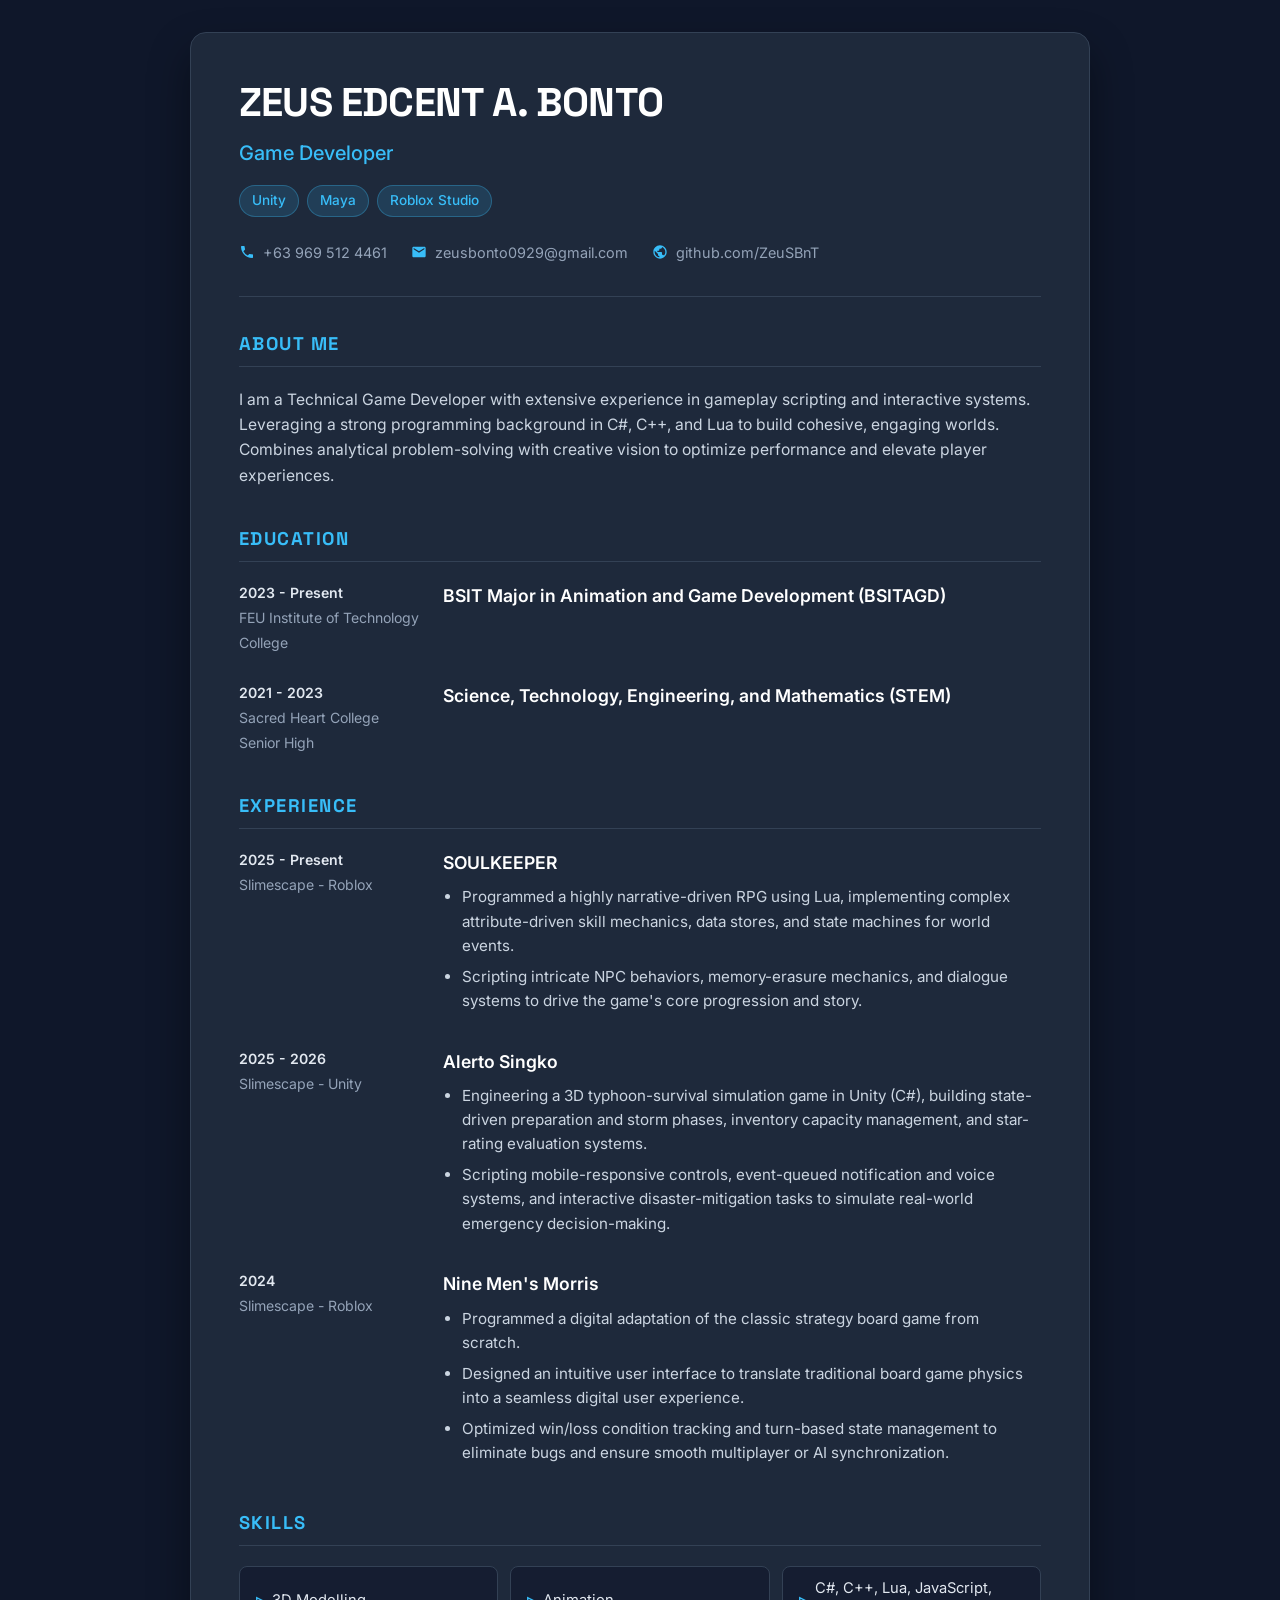
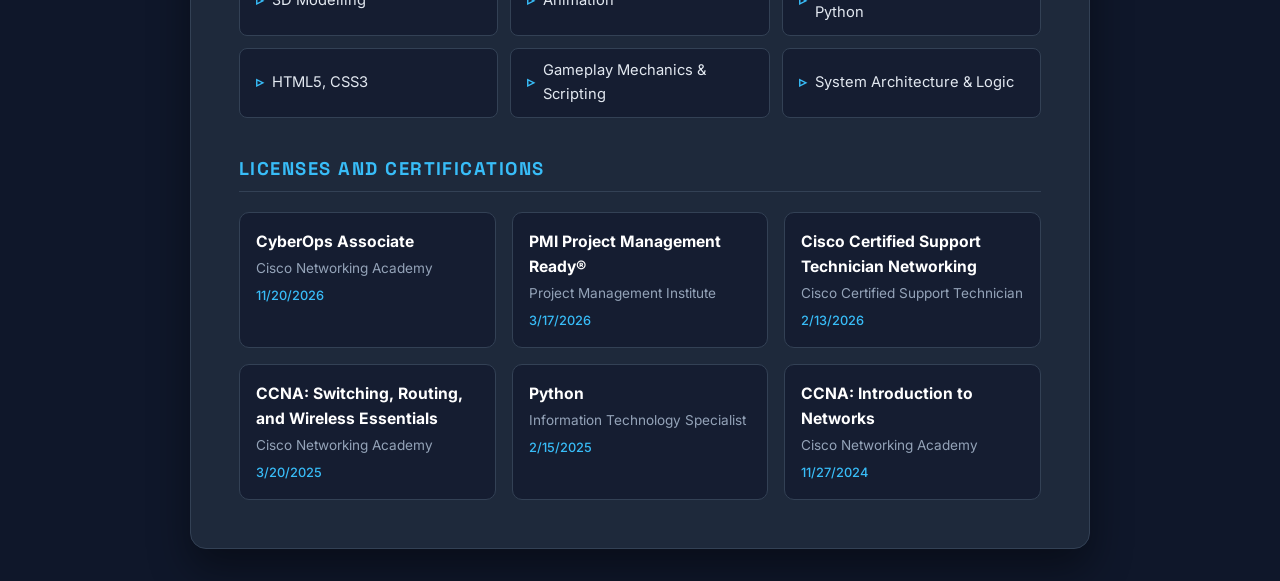
==== index.html @ f3027ed3 "Added: More Certificates" ====
<!DOCTYPE html>
<html lang="en">
<head>
    <meta charset="UTF-8">
    <meta name="viewport" content="width=device-width, initial-scale=1.0">
    <title>Zeus Edcent A. Bonto | Game Developer</title>
    <link rel="preconnect" href="https://fonts.googleapis.com">
    <link rel="preconnect" href="https://fonts.gstatic.com" crossorigin>
    <link href="https://fonts.googleapis.com/css2?family=Inter:wght@400;500;600&family=Space+Grotesk:wght@600;700&display=swap" rel="stylesheet">
    <link rel="stylesheet" href="style.css">
</head>
<body>

    <main class="container">
        <!-- HEADER -->
        <header>
            <h1>ZEUS EDCENT A. BONTO</h1>
            <div class="subtitle">Game Developer</div>
            
            <div class="tech-tags">
                <span class="tech-tag">Unity</span>
                <span class="tech-tag">Maya</span>
                <span class="tech-tag">Roblox Studio</span>
            </div>

            <div class="contact-bar">
                <a href="tel:+639695124461" class="contact-item">
                    <svg viewBox="0 0 24 24"><path d="M6.62 10.79a15.053 15.053 0 006.59 6.59l2.2-2.2a1 1 0 011.01-.24c1.12.37 2.33.57 3.58.57a1 1 0 011 1V20a1 1 0 01-1 1C10.61 21 3 13.39 3 4a1 1 0 011-1h3.5a1 1 0 011 1c0 1.25.2 2.46.57 3.58a1 1 0 01-.25 1.01l-2.2 2.2z"/></svg>
                    +63 969 512 4461
                </a>
                <a href="mailto:zeusbonto0929@gmail.com" class="contact-item">
                    <svg viewBox="0 0 24 24"><path d="M20 4H4c-1.1 0-2 .9-2 2v12c0 1.1.9 2 2 2h16c1.1 0 2-.9 2-2V6c0-1.1-.9-2-2-2zm0 4l-8 5-8-5V6l8 5 8-5v2z"/></svg>
                    zeusbonto0929@gmail.com
                </a>
                <a href="https://github.com/ZeuSBnT" target="_blank" class="contact-item">
                    <svg viewBox="0 0 24 24"><path d="M12 2C6.48 2 2 6.48 2 12s4.48 10 10 10 10-4.48 10-10S17.52 2 12 2zm-1 17.93c-3.95-.49-7-3.85-7-7.93 0-.62.08-1.21.21-1.79L9 15v1c0 1.1.9 2 2 2v1.93zm6.9-2.54c-.26-.81-1-1.39-1.9-1.39h-1v-3c0-.55-.45-1-1-1H8v-2h2c.55 0 1-.45 1-1V7h2c1.1 0 2-.9 2-2v-.41c2.93 1.19 5 4.06 5 7.41 0 2.08-.8 3.97-2.1 5.39z"/></svg>
                    github.com/ZeuSBnT
                </a>
            </div>
        </header>

        <!-- ABOUT ME -->
        <section>
            <h2>About Me</h2>
            <p class="about-text">
                I am a Technical Game Developer with extensive experience in gameplay scripting and interactive systems. Leveraging a strong programming background in C#, C++, and Lua to build cohesive, engaging worlds. Combines analytical problem-solving with creative vision to optimize performance and elevate player experiences.
            </p>
        </section>

        <!-- EDUCATION -->
        <section>
            <h2>Education</h2>
            <div class="entry">
                <div class="entry-meta">
                    <span class="entry-date">2023 - Present</span>
                    <span class="entry-org">FEU Institute of Technology</span>
                    <span class="entry-org">College</span>
                </div>
                <div class="entry-content">
                    <h3>BSIT Major in Animation and Game Development (BSITAGD)</h3>
                </div>
            </div>

            <div class="entry">
                <div class="entry-meta">
                    <span class="entry-date">2021 - 2023</span>
                    <span class="entry-org">Sacred Heart College</span>
                    <span class="entry-org">Senior High</span>
                </div>
                <div class="entry-content">
                    <h3>Science, Technology, Engineering, and Mathematics (STEM)</h3>
                </div>
            </div>
        </section>

        <!-- EXPERIENCE -->
        <section>
            <h2>Experience</h2>

            <div class="entry">
                <div class="entry-meta">
                    <span class="entry-date">2025 - Present</span>
                    <span class="entry-org">Slimescape - Roblox</span>
                </div>
                <div class="entry-content">
                    <h3>SOULKEEPER</h3>
                    <ul>
                        <li>Programmed a highly narrative-driven RPG using Lua, implementing complex attribute-driven skill mechanics, data stores, and state machines for world events.</li>
                        <li>Scripting intricate NPC behaviors, memory-erasure mechanics, and dialogue systems to drive the game's core progression and story.</li>
                    </ul>
                </div>
            </div>

            <div class="entry">
                <div class="entry-meta">
                    <span class="entry-date">2025 - 2026</span>
                    <span class="entry-org">Slimescape - Unity</span>
                </div>
                <div class="entry-content">
                    <h3>Alerto Singko</h3>
                    <ul>
                        <li>Engineering a 3D typhoon-survival simulation game in Unity (C#), building state-driven preparation and storm phases, inventory capacity management, and star-rating evaluation systems.</li>
                        <li>Scripting mobile-responsive controls, event-queued notification and voice systems, and interactive disaster-mitigation tasks to simulate real-world emergency decision-making.</li>
                    </ul>
                </div>
            </div>

            <div class="entry">
                <div class="entry-meta">
                    <span class="entry-date">2024</span>
                    <span class="entry-org">Slimescape - Roblox</span>
                </div>
                <div class="entry-content">
                    <h3>Nine Men's Morris</h3>
                    <ul>
                        <li>Programmed a digital adaptation of the classic strategy board game from scratch.</li>
                        <li>Designed an intuitive user interface to translate traditional board game physics into a seamless digital user experience.</li>
                        <li>Optimized win/loss condition tracking and turn-based state management to eliminate bugs and ensure smooth multiplayer or AI synchronization.</li>
                    </ul>
                </div>
            </div>
        </section>

        <!-- SKILLS -->
        <section>
            <h2>Skills</h2>
            <div class="skills-grid">
                <div class="skill-item">3D Modelling</div>
                <div class="skill-item">Animation</div>
                <div class="skill-item">C#, C++, Lua, JavaScript, Python</div>
                <div class="skill-item">HTML5, CSS3</div>
                <div class="skill-item">Gameplay Mechanics &amp; Scripting</div>
                <div class="skill-item">System Architecture &amp; Logic</div>
            </div>
        </section>

        <!-- LICENSES AND CERTIFICATIONS -->
        <section>
            <h2>Licenses and Certifications</h2>
            <div class="cert-grid">
                <div class="cert-card">
                    <h3>CyberOps Associate</h3>
                    <div class="cert-issuer">Cisco Networking Academy</div>
                    <div class="cert-date">11/20/2026</div>
                </div>
                <div class="cert-card">
                    <h3>PMI Project Management Ready&reg;</h3>
                    <div class="cert-issuer">Project Management Institute</div>
                    <div class="cert-date">3/17/2026</div>
                </div>
                <div class="cert-card">
                    <h3>Cisco Certified Support Technician Networking</h3>
                    <div class="cert-issuer">Cisco Certified Support Technician</div>
                    <div class="cert-date">2/13/2026</div>
                </div>
                <div class="cert-card">
                    <h3>CCNA: Switching, Routing, and Wireless Essentials</h3>
                    <div class="cert-issuer">Cisco Networking Academy</div>
                    <div class="cert-date">3/20/2025</div>
                </div>
                <div class="cert-card">
                    <h3>Python</h3>
                    <div class="cert-issuer">Information Technology Specialist</div>
                    <div class="cert-date">2/15/2025</div>
                </div>
                <div class="cert-card">
                    <h3>CCNA: Introduction to Networks</h3>
                    <div class="cert-issuer">Cisco Networking Academy</div>
                    <div class="cert-date">11/27/2024</div>
                </div>
            </div>
        </section>
    </main>

</body>
</html>
---- style.css ----
:root {
    --bg-body: #0f172a;
    --bg-card: #1e293b;
    --bg-card-hover: #263349;
    --text-main: #f8fafc;
    --text-muted: #94a3b8;
    --accent: #38bdf8;
    --accent-glow: rgba(56, 189, 248, 0.15);
    --border: #334155;
}

* {
    box-sizing: border-box;
    margin: 0;
    padding: 0;
}

body {
    font-family: 'Inter', sans-serif;
    background-color: var(--bg-body);
    color: var(--text-main);
    line-height: 1.6;
    padding: 2rem 1rem;
}

.container {
    max-width: 900px;
    margin: 0 auto;
    background: var(--bg-card);
    border: 1px solid var(--border);
    border-radius: 16px;
    padding: 3rem;
    box-shadow: 0 20px 40px rgba(0, 0, 0, 0.4);
}

/* Header */
header {
    border-bottom: 1px solid var(--border);
    padding-bottom: 2rem;
    margin-bottom: 2rem;
    display: flex;
    flex-direction: column;
    gap: 0.75rem;
}

h1 {
    font-family: 'Space Grotesk', sans-serif;
    font-size: 2.5rem;
    letter-spacing: -0.02em;
    line-height: 1.1;
    color: #ffffff;
}

.subtitle {
    font-size: 1.25rem;
    font-weight: 500;
    color: var(--accent);
}

.tech-tags {
    display: flex;
    flex-wrap: wrap;
    gap: 0.5rem;
    margin-top: 0.25rem;
}

.tech-tag {
    background: var(--accent-glow);
    color: var(--accent);
    border: 1px solid rgba(56, 189, 248, 0.3);
    padding: 0.25rem 0.75rem;
    border-radius: 999px;
    font-size: 0.85rem;
    font-weight: 500;
}

.contact-bar {
    display: flex;
    flex-wrap: wrap;
    gap: 1.5rem;
    margin-top: 0.75rem;
    font-size: 0.9rem;
    color: var(--text-muted);
}

.contact-item {
    display: flex;
    align-items: center;
    gap: 0.5rem;
    text-decoration: none;
    color: var(--text-muted);
    transition: color 0.2s;
}

.contact-item:hover {
    color: var(--accent);
}

.contact-item svg {
    width: 16px;
    height: 16px;
    fill: var(--accent);
}

/* Sections */
section {
    margin-bottom: 2.25rem;
}

section:last-child {
    margin-bottom: 0;
}

h2 {
    font-family: 'Space Grotesk', sans-serif;
    font-size: 1.15rem;
    text-transform: uppercase;
    letter-spacing: 0.08em;
    color: var(--accent);
    border-bottom: 1px solid var(--border);
    padding-bottom: 0.5rem;
    margin-bottom: 1.25rem;
}

.about-text {
    color: #cbd5e1;
    font-size: 0.98rem;
}

/* Timeline / Grid Entries */
.entry {
    display: grid;
    grid-template-columns: 180px 1fr;
    gap: 1.5rem;
    margin-bottom: 1.75rem;
}

.entry:last-child {
    margin-bottom: 0;
}

.entry-meta {
    font-size: 0.88rem;
    color: var(--text-muted);
}

.entry-date {
    font-weight: 600;
    color: #e2e8f0;
    display: block;
}

.entry-org {
    display: block;
    margin-top: 0.15rem;
}

.entry-content h3 {
    font-size: 1.1rem;
    font-weight: 600;
    color: #ffffff;
    margin-bottom: 0.5rem;
}

.entry-content ul {
    padding-left: 1.2rem;
    color: #cbd5e1;
    font-size: 0.95rem;
}

.entry-content li {
    margin-bottom: 0.4rem;
}

/* Skills Grid */
.skills-grid {
    display: grid;
    grid-template-columns: repeat(auto-fit, minmax(220px, 1fr));
    gap: 0.75rem;
}

.skill-item {
    background: rgba(15, 23, 42, 0.6);
    border: 1px solid var(--border);
    padding: 0.65rem 1rem;
    border-radius: 8px;
    font-size: 0.92rem;
    color: #e2e8f0;
    display: flex;
    align-items: center;
    gap: 0.5rem;
}

.skill-item::before {
    content: "▹";
    color: var(--accent);
    font-weight: bold;
}

/* Certifications */
.cert-grid {
    display: grid;
    grid-template-columns: repeat(auto-fit, minmax(240px, 1fr));
    gap: 1rem;
}

.cert-card {
    background: rgba(15, 23, 42, 0.6);
    border: 1px solid var(--border);
    padding: 1rem;
    border-radius: 10px;
}

.cert-card h3 {
    font-size: 0.98rem;
    color: #ffffff;
    margin-bottom: 0.25rem;
}

.cert-issuer {
    font-size: 0.85rem;
    color: var(--text-muted);
}

.cert-date {
    font-size: 0.8rem;
    color: var(--accent);
    margin-top: 0.35rem;
    font-weight: 500;
}

/* Responsive */
@media (max-width: 680px) {
    .container {
        padding: 1.75rem 1.25rem;
    }
    h1 {
        font-size: 1.9rem;
    }
    .entry {
        grid-template-columns: 1fr;
        gap: 0.35rem;
    }
}

/* Print / Save as PDF Friendly */
@media print {
    body {
        background: #ffffff;
        color: #000000;
        padding: 0;
    }
    .container {
        box-shadow: none;
        border: none;
        background: #ffffff;
        padding: 0;
    }
    h1, .entry-content h3, .cert-card h3 {
        color: #000000;
    }
    h2, .subtitle, .cert-date {
        color: #0284c7;
    }
    .about-text, .entry-content ul, .entry-meta, .contact-item, .skill-item, .cert-issuer {
        color: #334155;
    }
    .skill-item, .cert-card, .tech-tag {
        background: #f8fafc;
        border-color: #cbd5e1;
    }
}
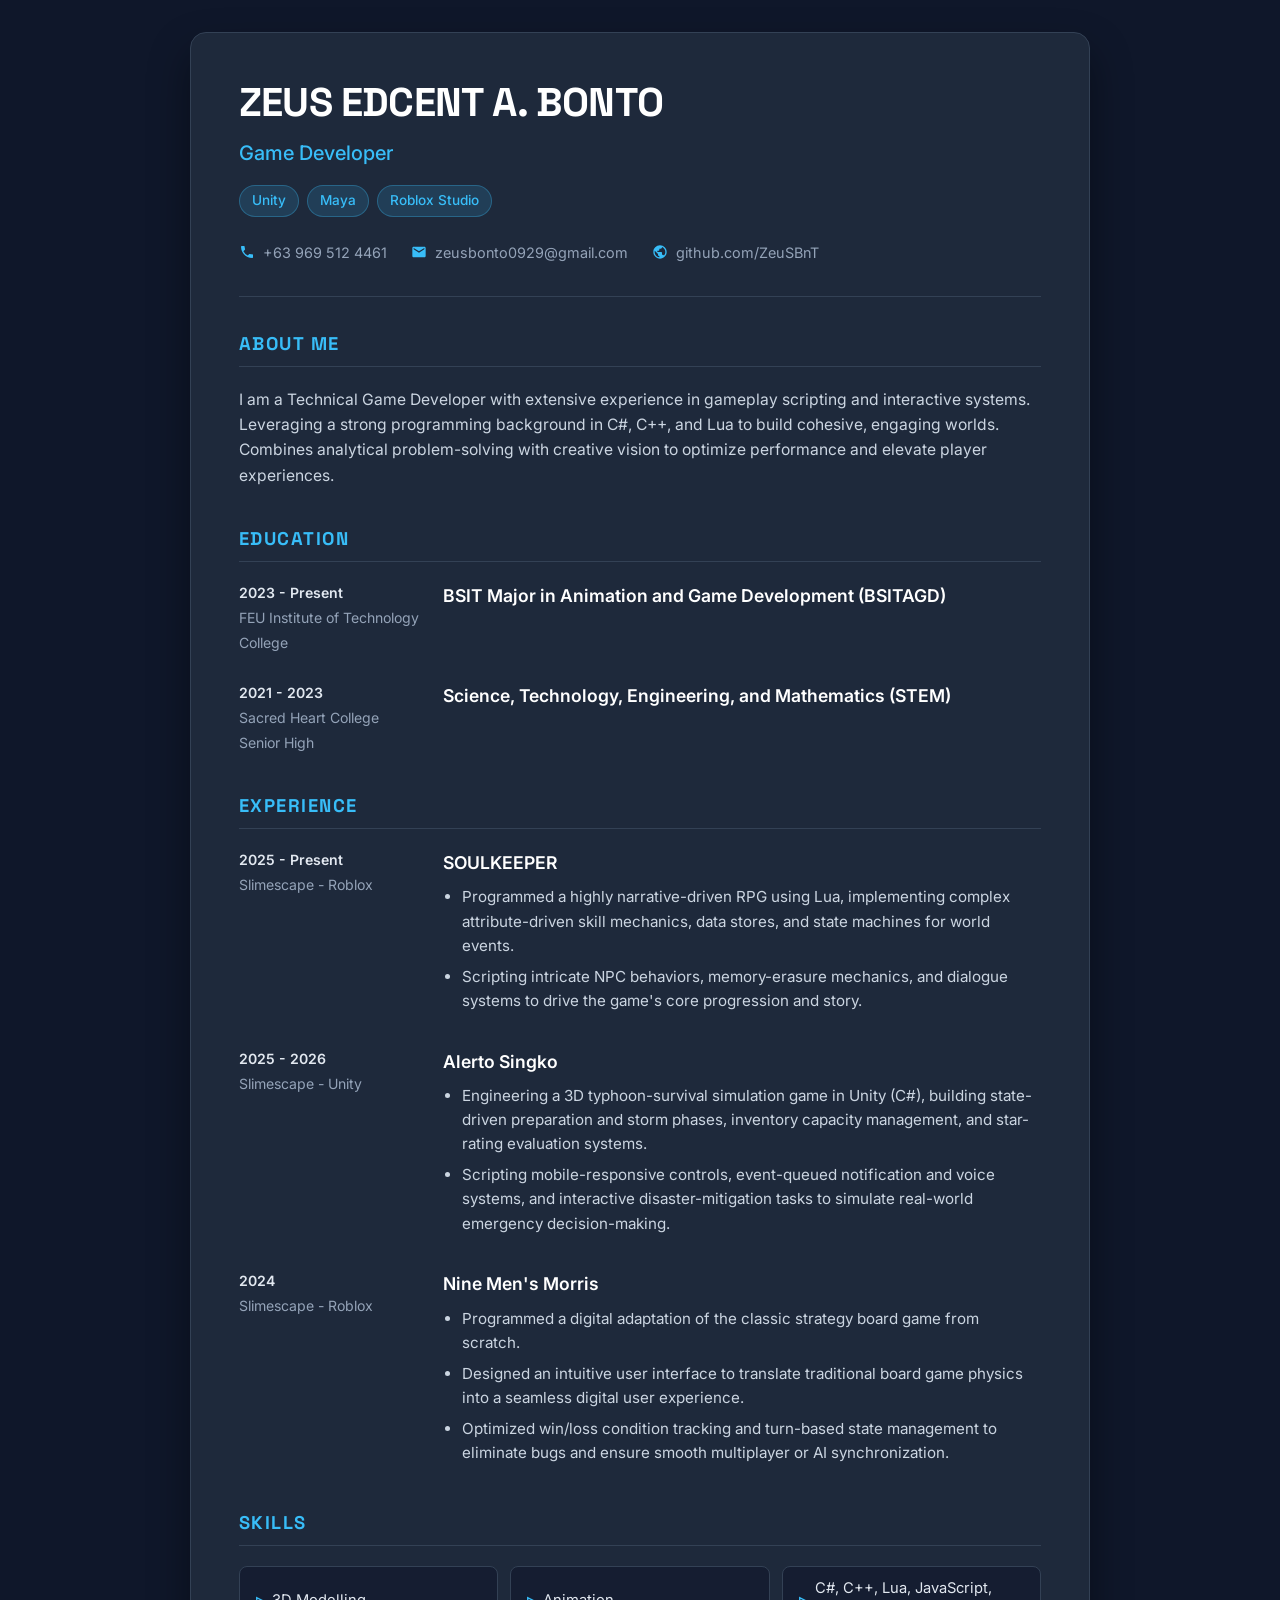
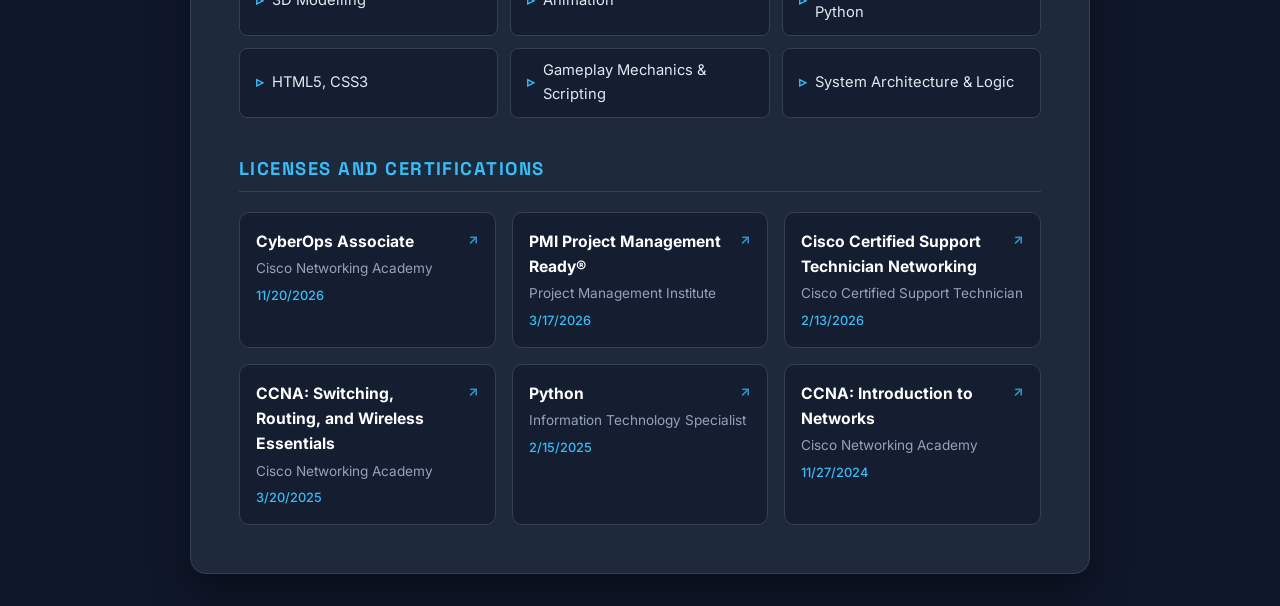
==== commit 9db65b4d: "Added: Interactable Certificates" ====
--- a/index.html
+++ b/index.html
@@ -138,36 +138,36 @@
         <section>
             <h2>Licenses and Certifications</h2>
             <div class="cert-grid">
-                <div class="cert-card">
-                    <h3>CyberOps Associate</h3>
+                <a href="Certificates/CyberOpsAssociateCerti.pdf" target="_blank" rel="noopener noreferrer" class="cert-card">
+                    <h3>CyberOps Associate <span class="cert-link-icon">↗</span></h3>
                     <div class="cert-issuer">Cisco Networking Academy</div>
                     <div class="cert-date">11/20/2026</div>
-                </div>
-                <div class="cert-card">
-                    <h3>PMI Project Management Ready&reg;</h3>
+                </a>
+                <a href="Certificates/ProjectManagementReadyCert.pdf" target="_blank" rel="noopener noreferrer" class="cert-card">
+                    <h3>PMI Project Management Ready&reg; <span class="cert-link-icon">↗</span></h3>
                     <div class="cert-issuer">Project Management Institute</div>
                     <div class="cert-date">3/17/2026</div>
-                </div>
-                <div class="cert-card">
-                    <h3>Cisco Certified Support Technician Networking</h3>
+                </a>
+                <a href="Certificates/CiscoCertifiedCerti.pdf" target="_blank" rel="noopener noreferrer" class="cert-card">
+                    <h3>Cisco Certified Support Technician Networking <span class="cert-link-icon">↗</span></h3>
                     <div class="cert-issuer">Cisco Certified Support Technician</div>
                     <div class="cert-date">2/13/2026</div>
-                </div>
-                <div class="cert-card">
-                    <h3>CCNA: Switching, Routing, and Wireless Essentials</h3>
+                </a>
+                <a href="Certificates/SRWECerti.pdf" target="_blank" rel="noopener noreferrer" class="cert-card">
+                    <h3>CCNA: Switching, Routing, and Wireless Essentials <span class="cert-link-icon">↗</span></h3>
                     <div class="cert-issuer">Cisco Networking Academy</div>
                     <div class="cert-date">3/20/2025</div>
-                </div>
-                <div class="cert-card">
-                    <h3>Python</h3>
+                </a>
+                <a href="Certificates/PythonCert.pdf" target="_blank" rel="noopener noreferrer" class="cert-card">
+                    <h3>Python <span class="cert-link-icon">↗</span></h3>
                     <div class="cert-issuer">Information Technology Specialist</div>
                     <div class="cert-date">2/15/2025</div>
-                </div>
-                <div class="cert-card">
-                    <h3>CCNA: Introduction to Networks</h3>
+                </a>
+                <a href="Certificates/IntroToNetworksCerti.pdf" target="_blank" rel="noopener noreferrer" class="cert-card">
+                    <h3>CCNA: Introduction to Networks <span class="cert-link-icon">↗</span></h3>
                     <div class="cert-issuer">Cisco Networking Academy</div>
                     <div class="cert-date">11/27/2024</div>
-                </div>
+                </a>
             </div>
         </section>
     </main>
--- a/style.css
+++ b/style.css
@@ -205,16 +205,41 @@
 }
 
 .cert-card {
+    display: block;
+    text-decoration: none;
     background: rgba(15, 23, 42, 0.6);
     border: 1px solid var(--border);
     padding: 1rem;
     border-radius: 10px;
+    transition: transform 0.2s ease, border-color 0.2s ease, background-color 0.2s ease;
+}
+
+.cert-card:hover {
+    transform: translateY(-3px);
+    border-color: var(--accent);
+    background: var(--bg-card-hover);
 }
 
 .cert-card h3 {
     font-size: 0.98rem;
     color: #ffffff;
     margin-bottom: 0.25rem;
+    display: flex;
+    justify-content: space-between;
+    align-items: flex-start;
+    gap: 0.5rem;
+}
+
+.cert-link-icon {
+    font-size: 0.85rem;
+    color: var(--accent);
+    opacity: 0.75;
+    transition: opacity 0.2s ease, transform 0.2s ease;
+}
+
+.cert-card:hover .cert-link-icon {
+    opacity: 1;
+    transform: translate(2px, -2px);
 }
 
 .cert-issuer {
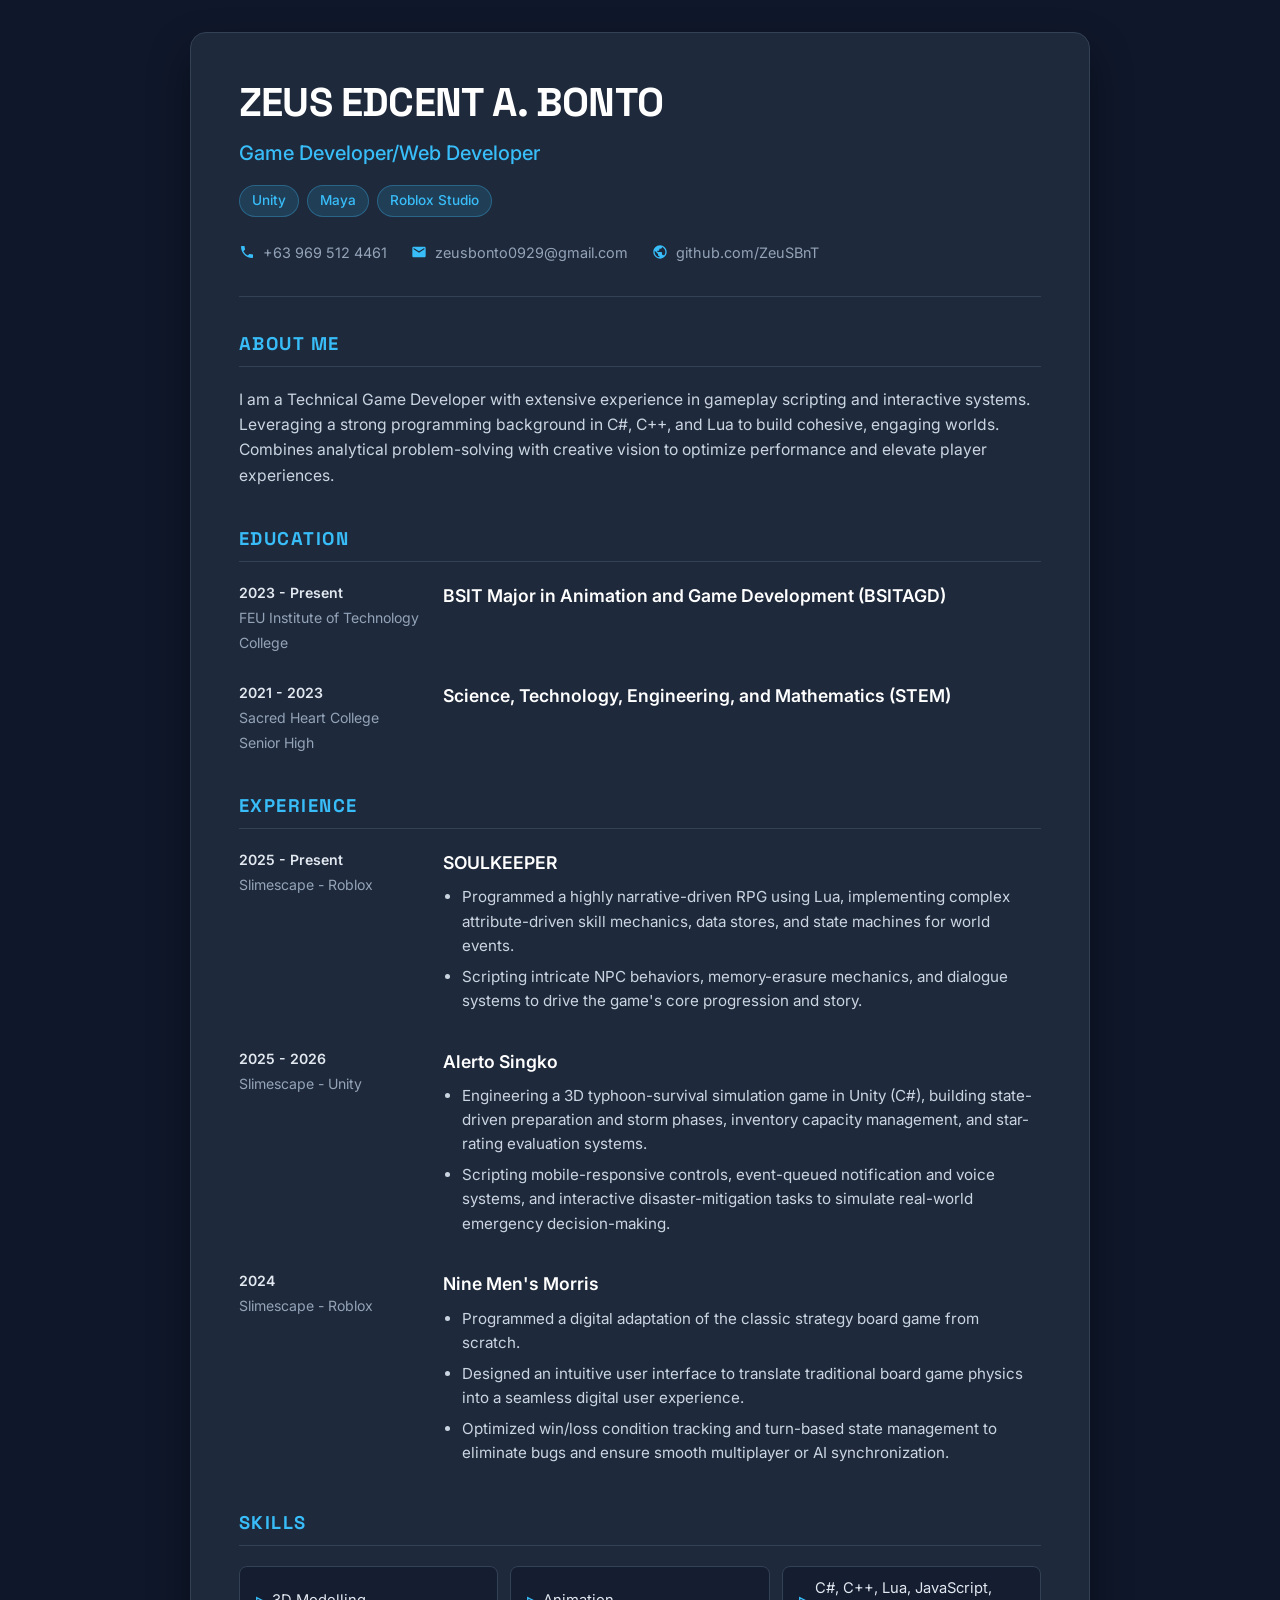
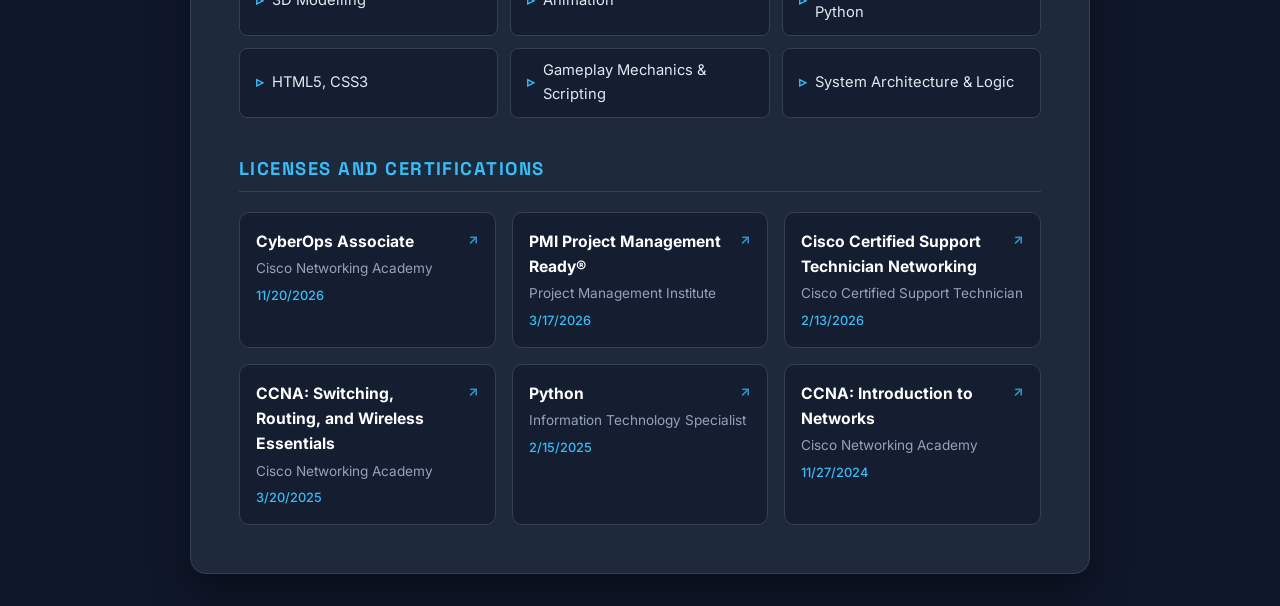
==== commit 9b71dec5: "Added: Certification Interactability" ====
--- a/index.html
+++ b/index.html
@@ -15,7 +15,7 @@
         <!-- HEADER -->
         <header>
             <h1>ZEUS EDCENT A. BONTO</h1>
-            <div class="subtitle">Game Developer</div>
+            <div class="subtitle">Game Developer/Web Developer</div>
             
             <div class="tech-tags">
                 <span class="tech-tag">Unity</span>
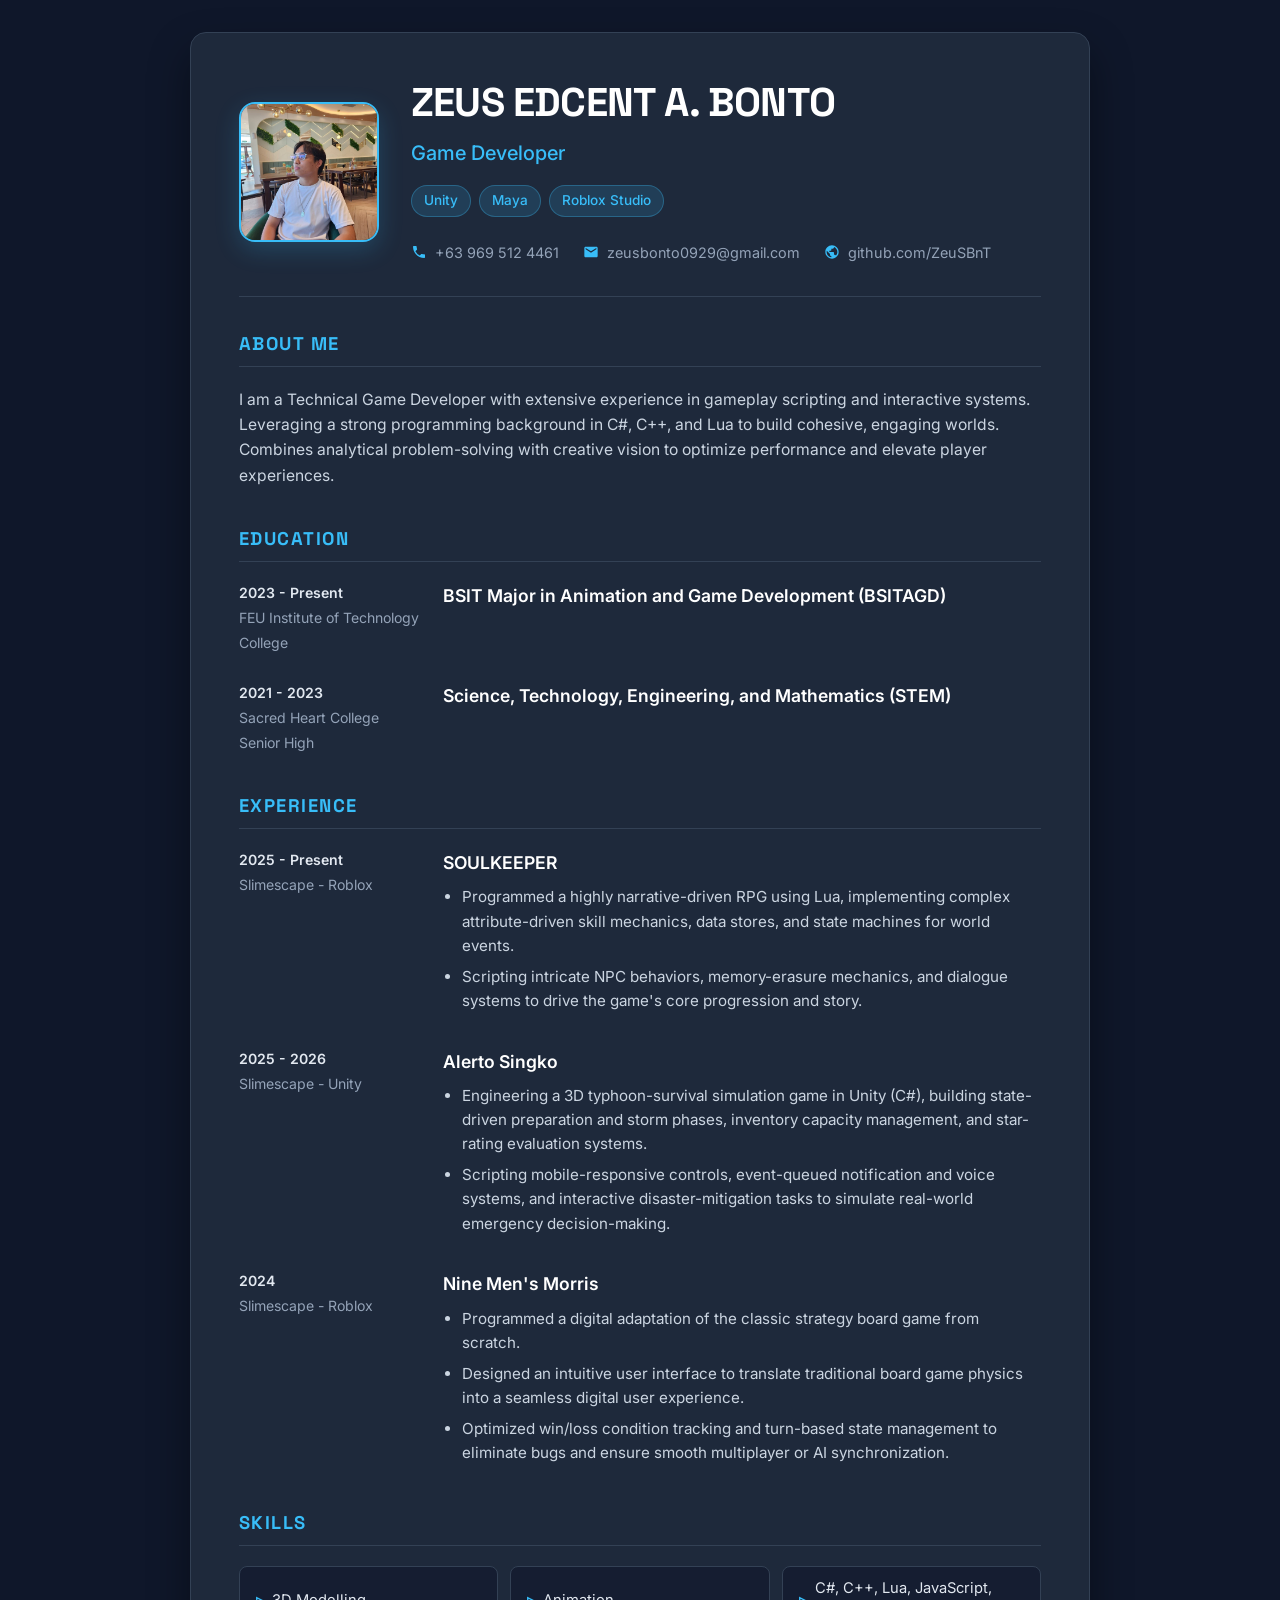
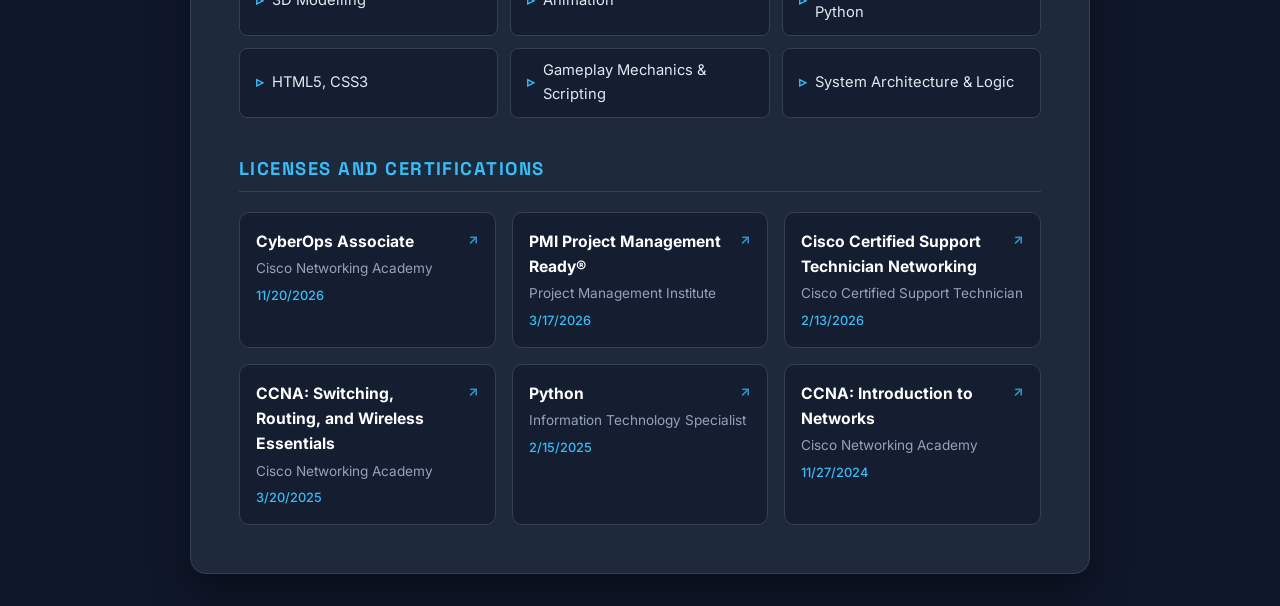
==== commit fdd09014: "Added: Profile Picture" ====
--- a/index.html
+++ b/index.html
@@ -14,28 +14,32 @@
     <main class="container">
         <!-- HEADER -->
         <header>
-            <h1>ZEUS EDCENT A. BONTO</h1>
-            <div class="subtitle">Game Developer/Web Developer</div>
+            <img src="Images/Profile.jpg" alt="Zeus Edcent A. Bonto" class="profile-pic">
             
-            <div class="tech-tags">
-                <span class="tech-tag">Unity</span>
-                <span class="tech-tag">Maya</span>
-                <span class="tech-tag">Roblox Studio</span>
-            </div>
+            <div class="header-info">
+                <h1>ZEUS EDCENT A. BONTO</h1>
+                <div class="subtitle">Game Developer</div>
+                
+                <div class="tech-tags">
+                    <span class="tech-tag">Unity</span>
+                    <span class="tech-tag">Maya</span>
+                    <span class="tech-tag">Roblox Studio</span>
+                </div>
 
-            <div class="contact-bar">
-                <a href="tel:+639695124461" class="contact-item">
-                    <svg viewBox="0 0 24 24"><path d="M6.62 10.79a15.053 15.053 0 006.59 6.59l2.2-2.2a1 1 0 011.01-.24c1.12.37 2.33.57 3.58.57a1 1 0 011 1V20a1 1 0 01-1 1C10.61 21 3 13.39 3 4a1 1 0 011-1h3.5a1 1 0 011 1c0 1.25.2 2.46.57 3.58a1 1 0 01-.25 1.01l-2.2 2.2z"/></svg>
-                    +63 969 512 4461
-                </a>
-                <a href="mailto:zeusbonto0929@gmail.com" class="contact-item">
-                    <svg viewBox="0 0 24 24"><path d="M20 4H4c-1.1 0-2 .9-2 2v12c0 1.1.9 2 2 2h16c1.1 0 2-.9 2-2V6c0-1.1-.9-2-2-2zm0 4l-8 5-8-5V6l8 5 8-5v2z"/></svg>
-                    zeusbonto0929@gmail.com
-                </a>
-                <a href="https://github.com/ZeuSBnT" target="_blank" class="contact-item">
-                    <svg viewBox="0 0 24 24"><path d="M12 2C6.48 2 2 6.48 2 12s4.48 10 10 10 10-4.48 10-10S17.52 2 12 2zm-1 17.93c-3.95-.49-7-3.85-7-7.93 0-.62.08-1.21.21-1.79L9 15v1c0 1.1.9 2 2 2v1.93zm6.9-2.54c-.26-.81-1-1.39-1.9-1.39h-1v-3c0-.55-.45-1-1-1H8v-2h2c.55 0 1-.45 1-1V7h2c1.1 0 2-.9 2-2v-.41c2.93 1.19 5 4.06 5 7.41 0 2.08-.8 3.97-2.1 5.39z"/></svg>
-                    github.com/ZeuSBnT
-                </a>
+                <div class="contact-bar">
+                    <a href="tel:+639695124461" class="contact-item">
+                        <svg viewBox="0 0 24 24"><path d="M6.62 10.79a15.053 15.053 0 006.59 6.59l2.2-2.2a1 1 0 011.01-.24c1.12.37 2.33.57 3.58.57a1 1 0 011 1V20a1 1 0 01-1 1C10.61 21 3 13.39 3 4a1 1 0 011-1h3.5a1 1 0 011 1c0 1.25.2 2.46.57 3.58a1 1 0 01-.25 1.01l-2.2 2.2z"/></svg>
+                        +63 969 512 4461
+                    </a>
+                    <a href="mailto:zeusbonto0929@gmail.com" class="contact-item">
+                        <svg viewBox="0 0 24 24"><path d="M20 4H4c-1.1 0-2 .9-2 2v12c0 1.1.9 2 2 2h16c1.1 0 2-.9 2-2V6c0-1.1-.9-2-2-2zm0 4l-8 5-8-5V6l8 5 8-5v2z"/></svg>
+                        zeusbonto0929@gmail.com
+                    </a>
+                    <a href="https://github.com/ZeuSBnT" target="_blank" class="contact-item">
+                        <svg viewBox="0 0 24 24"><path d="M12 2C6.48 2 2 6.48 2 12s4.48 10 10 10 10-4.48 10-10S17.52 2 12 2zm-1 17.93c-3.95-.49-7-3.85-7-7.93 0-.62.08-1.21.21-1.79L9 15v1c0 1.1.9 2 2 2v1.93zm6.9-2.54c-.26-.81-1-1.39-1.9-1.39h-1v-3c0-.55-.45-1-1-1H8v-2h2c.55 0 1-.45 1-1V7h2c1.1 0 2-.9 2-2v-.41c2.93 1.19 5 4.06 5 7.41 0 2.08-.8 3.97-2.1 5.39z"/></svg>
+                        github.com/ZeuSBnT
+                    </a>
+                </div>
             </div>
         </header>
 
--- a/style.css
+++ b/style.css
@@ -39,6 +39,22 @@
     padding-bottom: 2rem;
     margin-bottom: 2rem;
     display: flex;
+    align-items: center;
+    gap: 2rem;
+}
+
+.profile-pic {
+    width: 140px;
+    height: 140px;
+    border-radius: 16px;
+    object-fit: cover;
+    border: 2px solid var(--accent);
+    box-shadow: 0 8px 24px rgba(56, 189, 248, 0.2);
+    flex-shrink: 0;
+}
+
+.header-info {
+    display: flex;
     flex-direction: column;
     gap: 0.75rem;
 }
@@ -259,6 +275,15 @@
     .container {
         padding: 1.75rem 1.25rem;
     }
+    header {
+        flex-direction: column;
+        align-items: flex-start;
+        gap: 1.25rem;
+    }
+    .profile-pic {
+        width: 110px;
+        height: 110px;
+    }
     h1 {
         font-size: 1.9rem;
     }
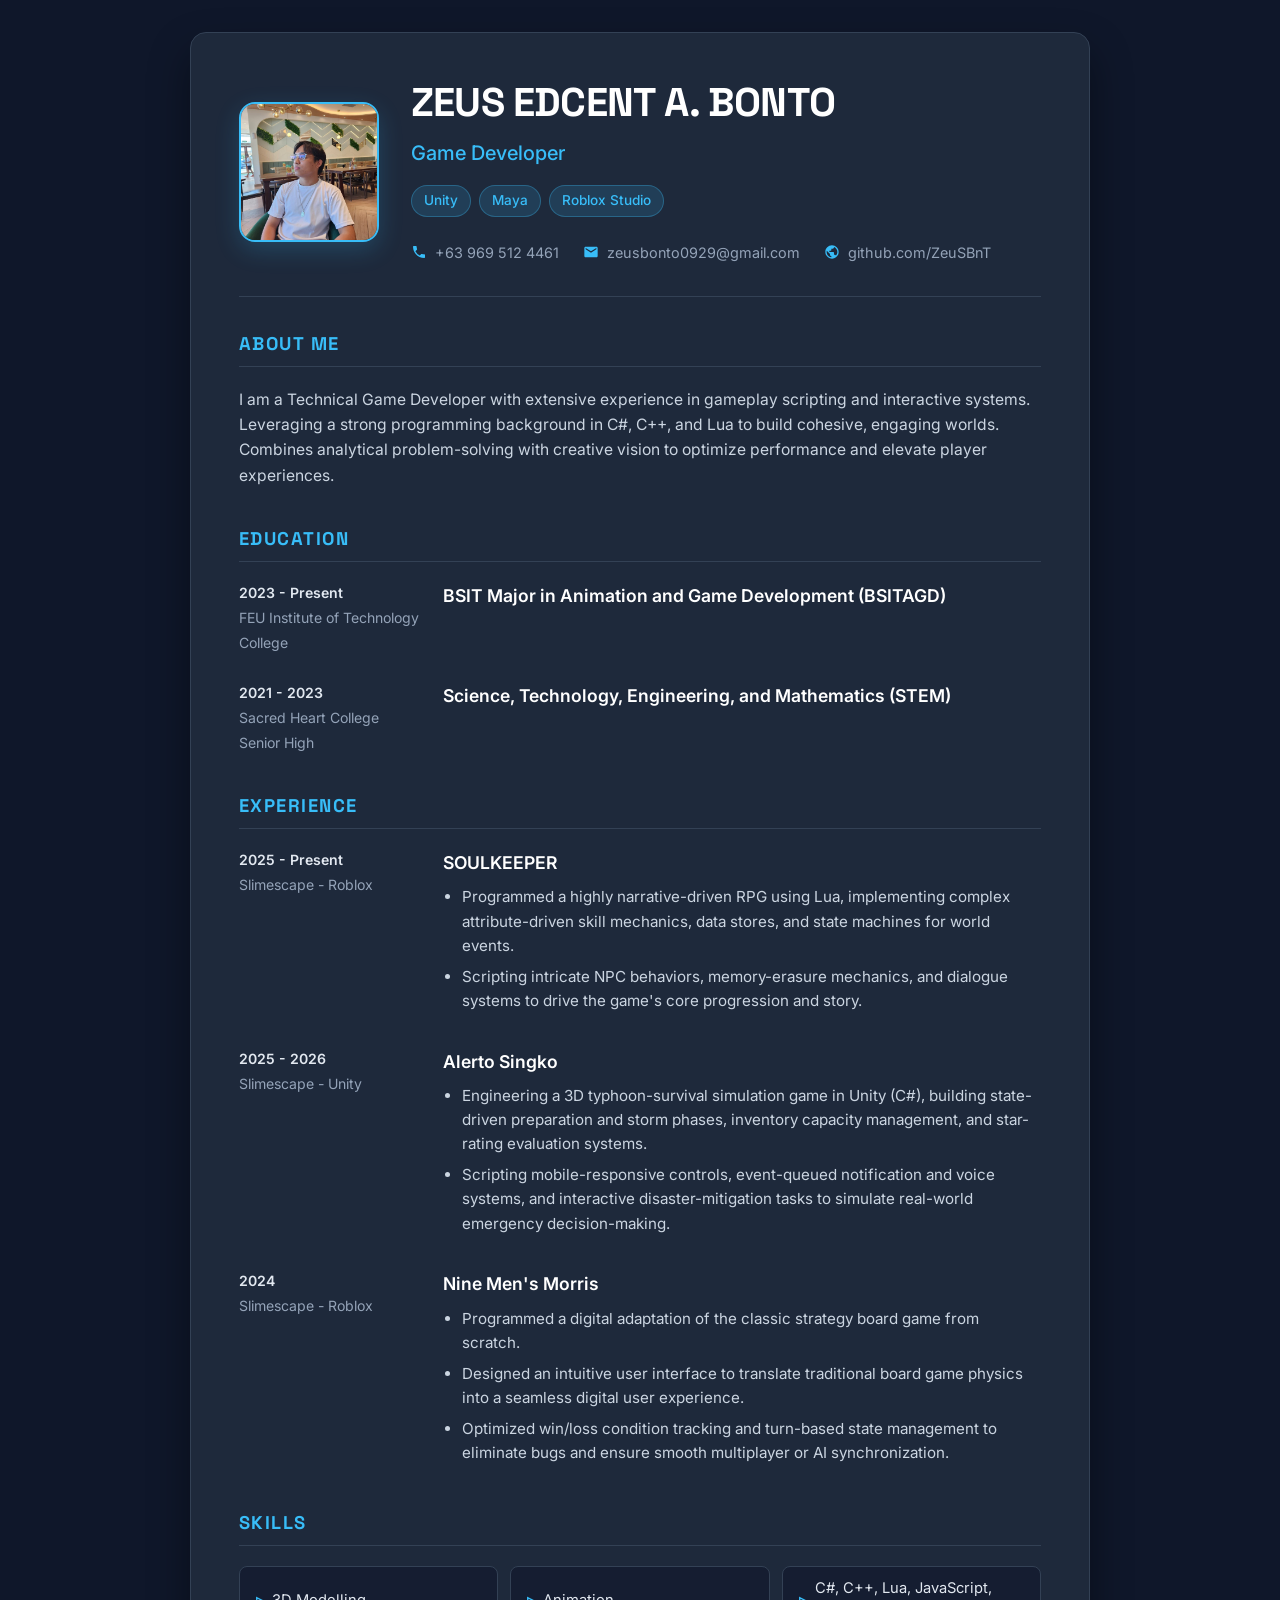
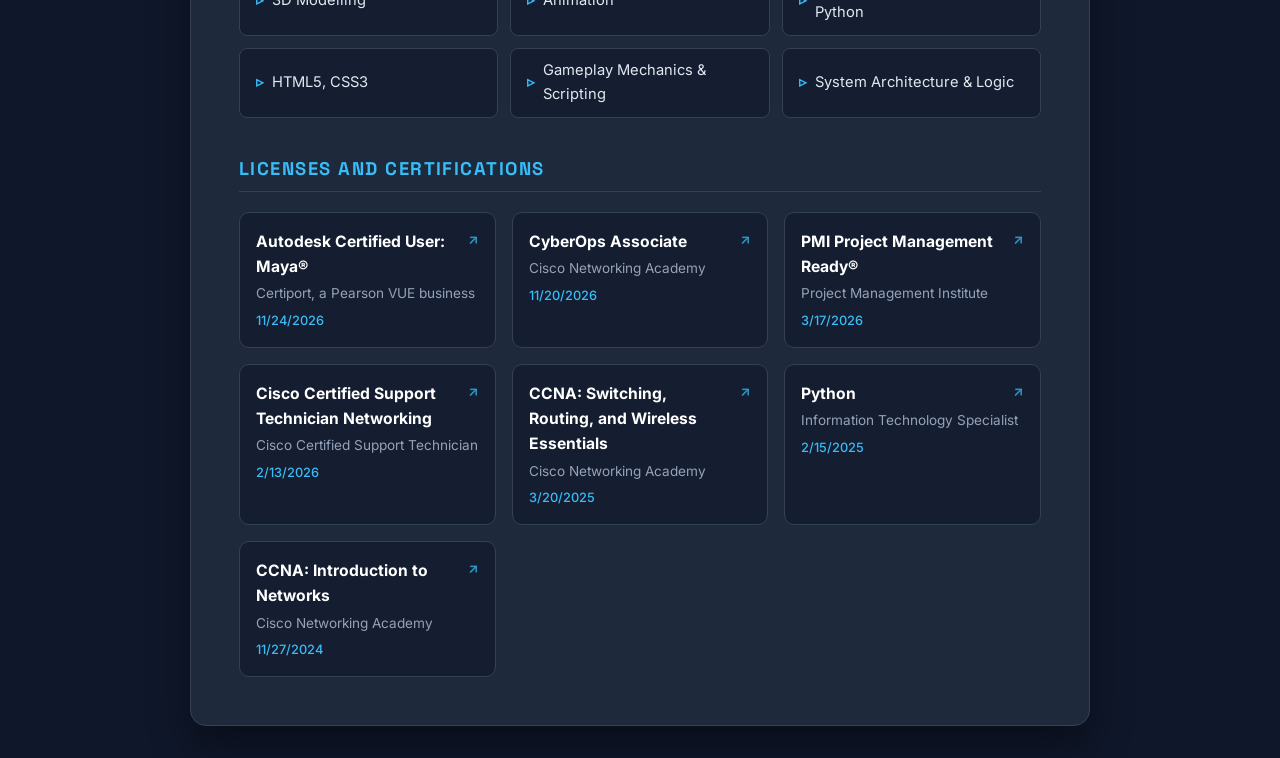
==== commit ecb1f93a: "Feat: Added Autodesk Maya Certificate" ====
--- a/index.html
+++ b/index.html
@@ -142,6 +142,11 @@
         <section>
             <h2>Licenses and Certifications</h2>
             <div class="cert-grid">
+                <a href="Certificates/AutoDeskMayaCerti.pdf" target="_blank" rel="noopener noreferrer" class="cert-card">
+                    <h3>Autodesk Certified User: Maya&reg; <span class="cert-link-icon">↗</span></h3>
+                    <div class="cert-issuer">Certiport, a Pearson VUE business</div>
+                    <div class="cert-date">11/24/2026</div>
+                </a>
                 <a href="Certificates/CyberOpsAssociateCerti.pdf" target="_blank" rel="noopener noreferrer" class="cert-card">
                     <h3>CyberOps Associate <span class="cert-link-icon">↗</span></h3>
                     <div class="cert-issuer">Cisco Networking Academy</div>
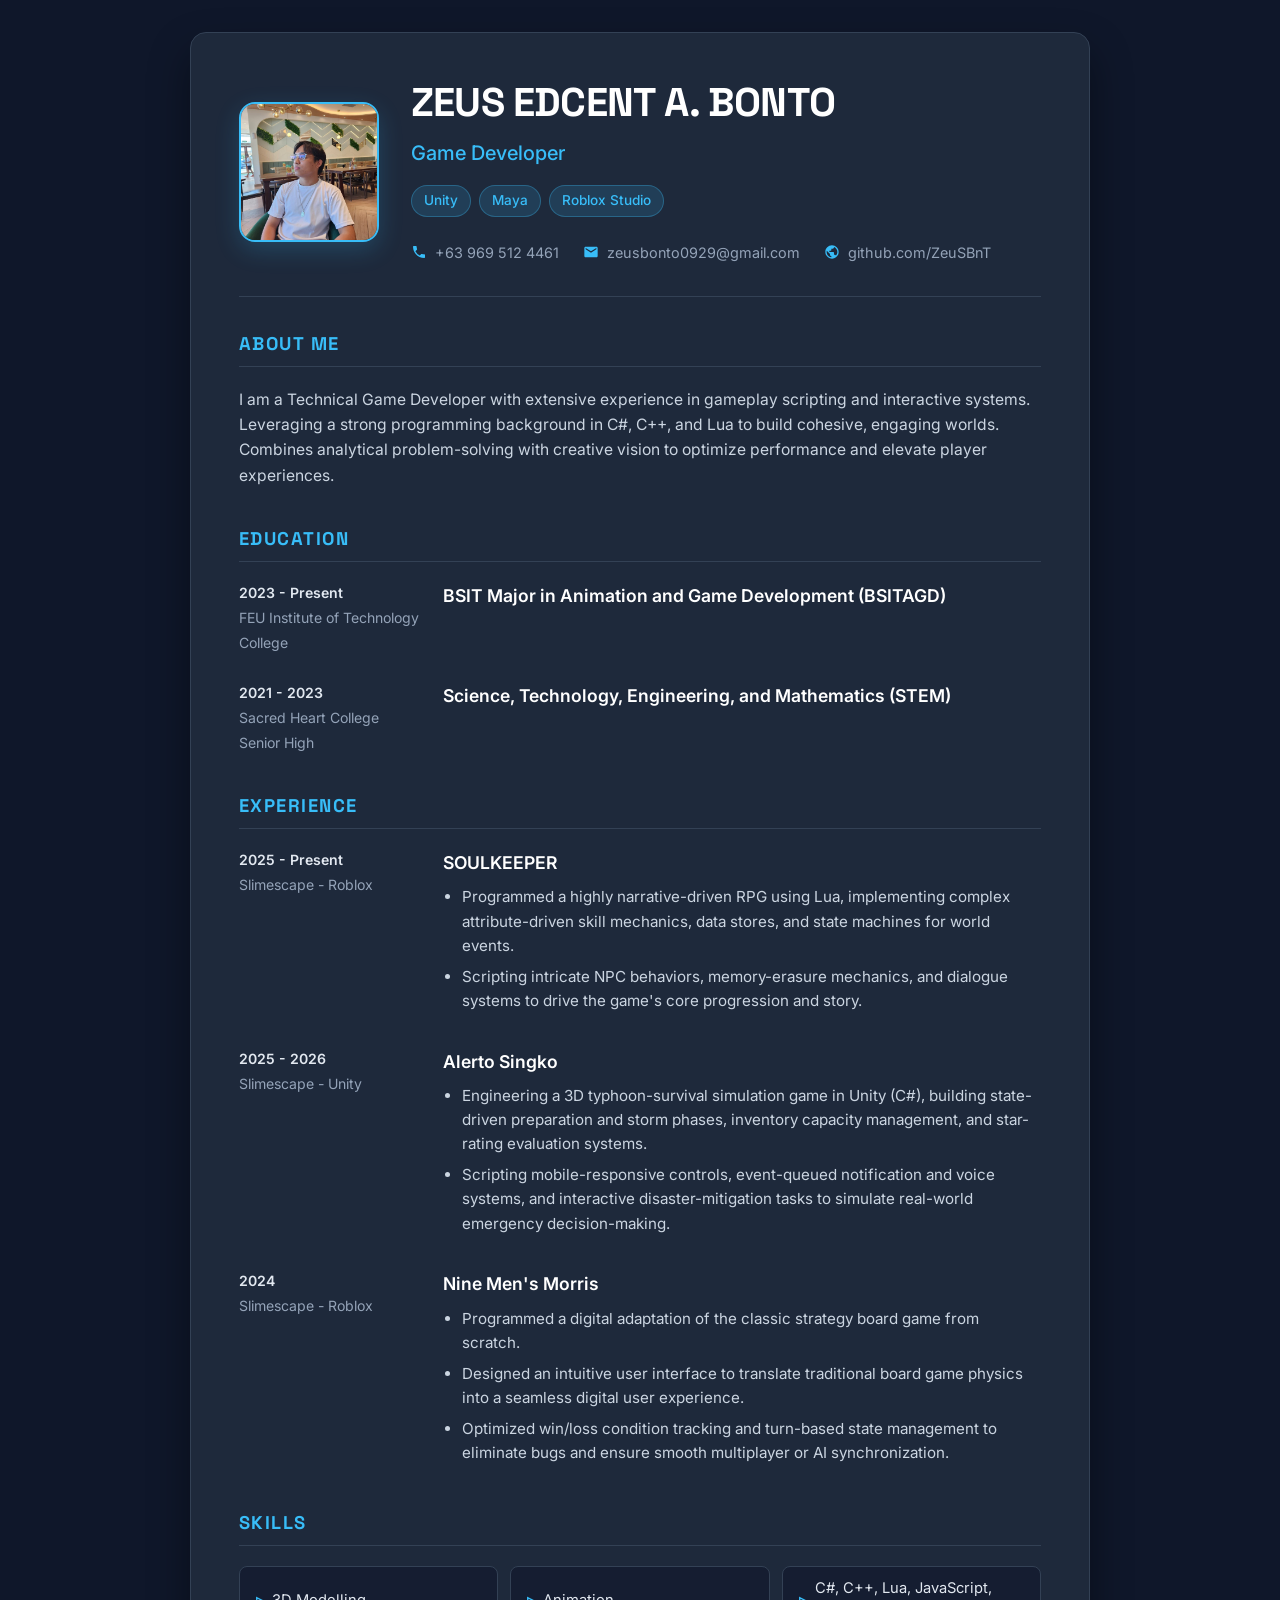
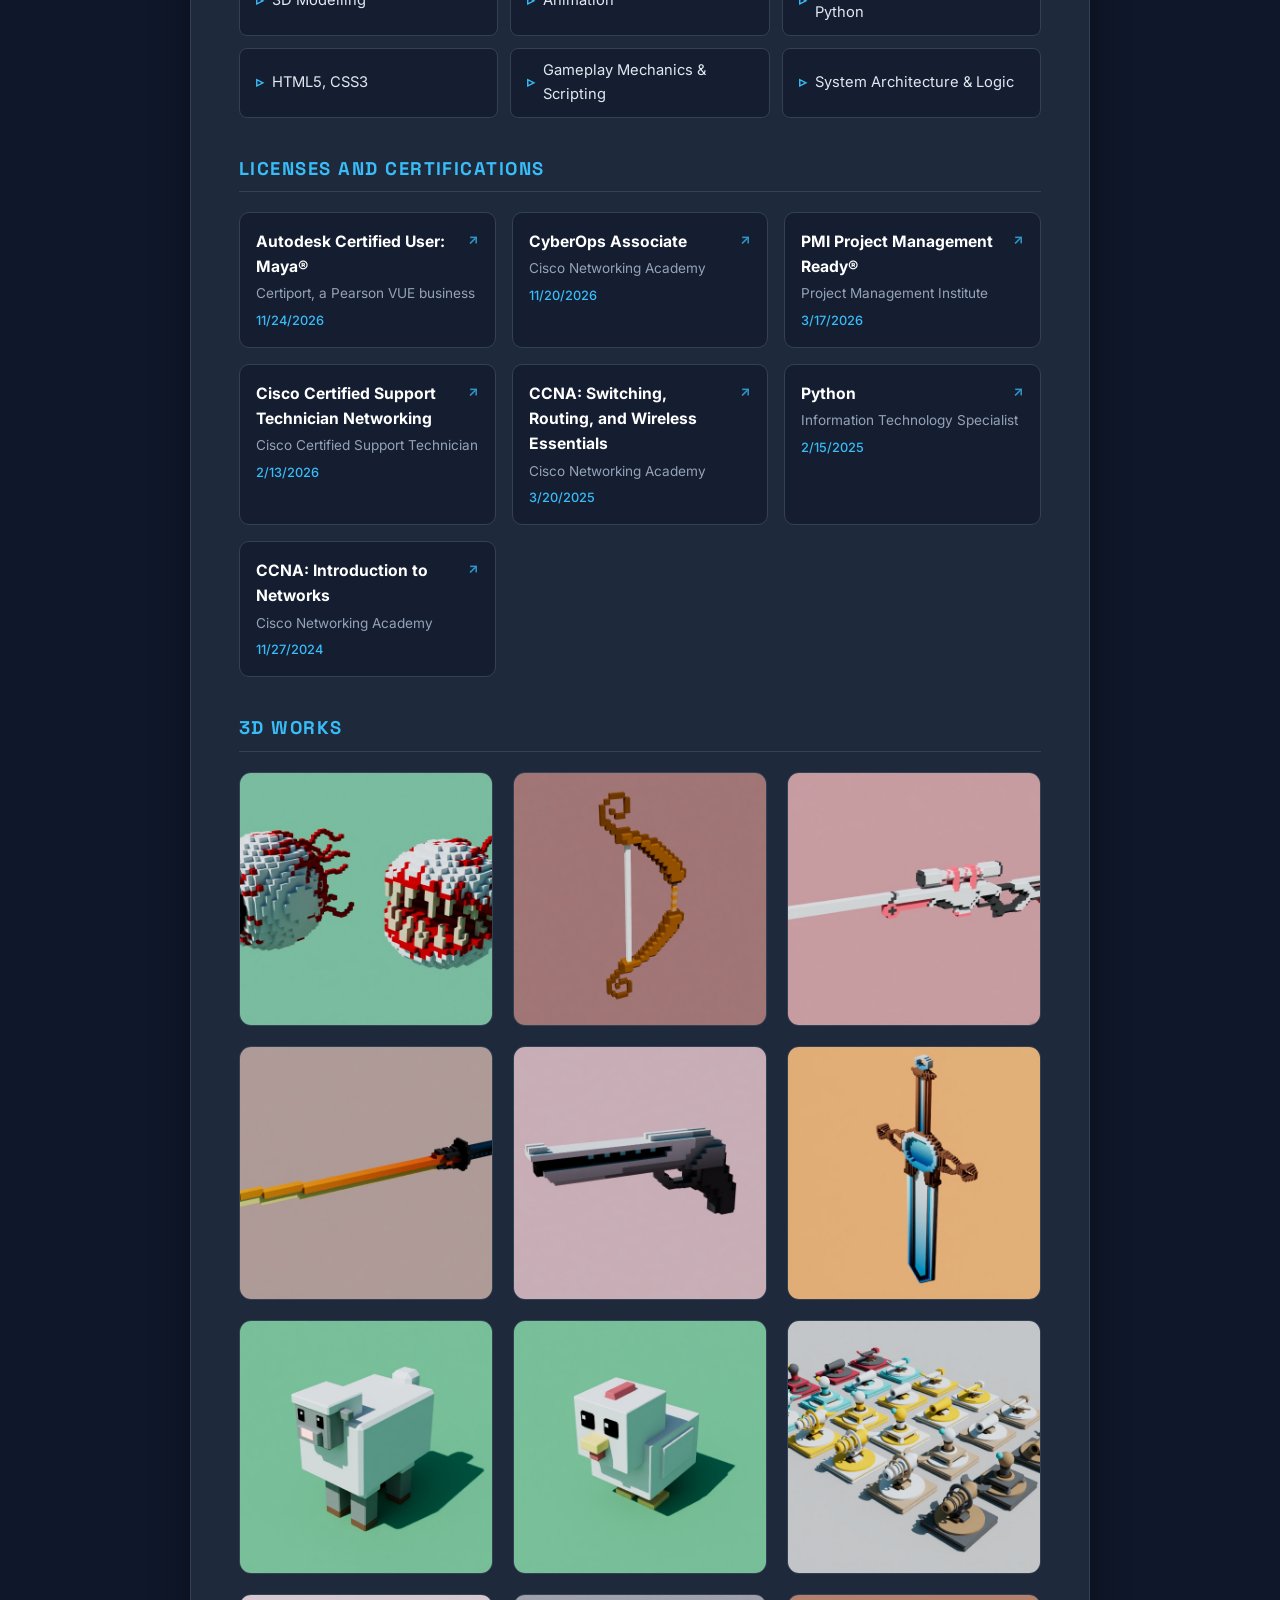
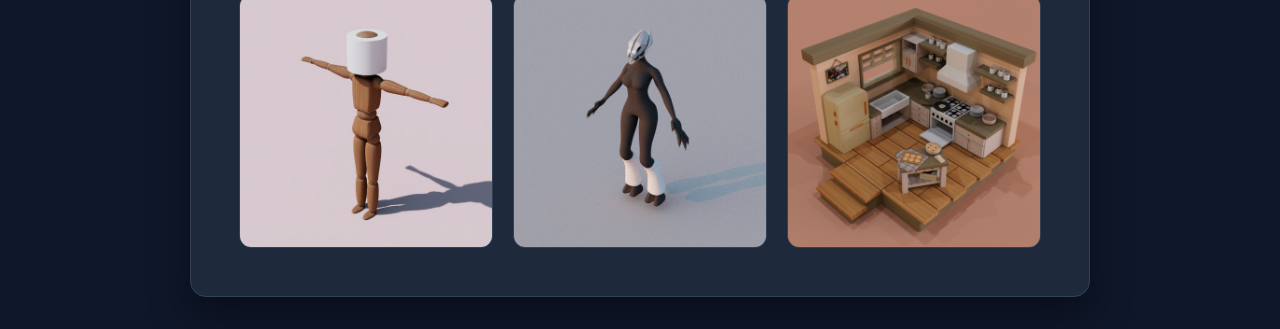
==== commit f7960a31: "Feat: Added Works/Portfolio" ====
--- a/index.html
+++ b/index.html
@@ -179,6 +179,157 @@
                 </a>
             </div>
         </section>
+
+        <!-- 3D WORKS -->
+        <section>
+            <h2>3D Works</h2>
+            <div class="works-grid">
+                <!-- Work 1 -->
+                <div class="work-card">
+                    <img src="Images/Works/W1.jpg" alt="3D Work 1" loading="lazy">
+                    <div class="work-overlay">
+                        <h3>Work Title 01</h3>
+                        <p>Brief description of the 3D model, environment, or asset design.</p>
+                        <div class="work-tags">
+                            <span class="work-tag">Maya</span>
+                            <span class="work-tag">Substance Painter</span>
+                        </div>
+                    </div>
+                </div>
+
+                <!-- Work 2 -->
+                <div class="work-card">
+                    <img src="Images/Works/W2.jpg" alt="3D Work 2" loading="lazy">
+                    <div class="work-overlay">
+                        <h3>Work Title 02</h3>
+                        <p>Brief description of the 3D model, environment, or asset design.</p>
+                        <div class="work-tags">
+                            <span class="work-tag">Maya</span>
+                        </div>
+                    </div>
+                </div>
+
+                <!-- Work 3 -->
+                <div class="work-card">
+                    <img src="Images/Works/W3.jpg" alt="3D Work 3" loading="lazy">
+                    <div class="work-overlay">
+                        <h3>Work Title 03</h3>
+                        <p>Brief description of the 3D model, environment, or asset design.</p>
+                        <div class="work-tags">
+                            <span class="work-tag">Maya</span>
+                        </div>
+                    </div>
+                </div>
+
+                <!-- Work 4 -->
+                <div class="work-card">
+                    <img src="Images/Works/W4.jpg" alt="3D Work 4" loading="lazy">
+                    <div class="work-overlay">
+                        <h3>Work Title 04</h3>
+                        <p>Brief description of the 3D model, environment, or asset design.</p>
+                        <div class="work-tags">
+                            <span class="work-tag">Maya</span>
+                        </div>
+                    </div>
+                </div>
+
+                <!-- Work 5 -->
+                <div class="work-card">
+                    <img src="Images/Works/W5.jpg" alt="3D Work 5" loading="lazy">
+                    <div class="work-overlay">
+                        <h3>Work Title 05</h3>
+                        <p>Brief description of the 3D model, environment, or asset design.</p>
+                        <div class="work-tags">
+                            <span class="work-tag">Maya</span>
+                        </div>
+                    </div>
+                </div>
+
+                <!-- Work 6 -->
+                <div class="work-card">
+                    <img src="Images/Works/W6.jpg" alt="3D Work 6" loading="lazy">
+                    <div class="work-overlay">
+                        <h3>Work Title 06</h3>
+                        <p>Brief description of the 3D model, environment, or asset design.</p>
+                        <div class="work-tags">
+                            <span class="work-tag">Maya</span>
+                        </div>
+                    </div>
+                </div>
+
+                <!-- Work 7 -->
+                <div class="work-card">
+                    <img src="Images/Works/W7.jpg" alt="3D Work 7" loading="lazy">
+                    <div class="work-overlay">
+                        <h3>Work Title 07</h3>
+                        <p>Brief description of the 3D model, environment, or asset design.</p>
+                        <div class="work-tags">
+                            <span class="work-tag">Maya</span>
+                        </div>
+                    </div>
+                </div>
+
+                <!-- Work 8 -->
+                <div class="work-card">
+                    <img src="Images/Works/W8.jpg" alt="3D Work 8" loading="lazy">
+                    <div class="work-overlay">
+                        <h3>Work Title 08</h3>
+                        <p>Brief description of the 3D model, environment, or asset design.</p>
+                        <div class="work-tags">
+                            <span class="work-tag">Maya</span>
+                        </div>
+                    </div>
+                </div>
+
+                <!-- Work 9 -->
+                <div class="work-card">
+                    <img src="Images/Works/W9.jpg" alt="3D Work 9" loading="lazy">
+                    <div class="work-overlay">
+                        <h3>Work Title 09</h3>
+                        <p>Brief description of the 3D model, environment, or asset design.</p>
+                        <div class="work-tags">
+                            <span class="work-tag">Maya</span>
+                        </div>
+                    </div>
+                </div>
+
+                <!-- Work 10 -->
+                <div class="work-card">
+                    <img src="Images/Works/W10.jpg" alt="3D Work 10" loading="lazy">
+                    <div class="work-overlay">
+                        <h3>Work Title 10</h3>
+                        <p>Brief description of the 3D model, environment, or asset design.</p>
+                        <div class="work-tags">
+                            <span class="work-tag">Maya</span>
+                        </div>
+                    </div>
+                </div>
+
+                <!-- Work 11 -->
+                <div class="work-card">
+                    <img src="Images/Works/W11.jpg" alt="3D Work 11" loading="lazy">
+                    <div class="work-overlay">
+                        <h3>Work Title 11</h3>
+                        <p>Brief description of the 3D model, environment, or asset design.</p>
+                        <div class="work-tags">
+                            <span class="work-tag">Maya</span>
+                        </div>
+                    </div>
+                </div>
+
+                <!-- Work 12 -->
+                <div class="work-card">
+                    <img src="Images/Works/W12.jpg" alt="3D Work 12" loading="lazy">
+                    <div class="work-overlay">
+                        <h3>Work Title 12</h3>
+                        <p>Brief description of the 3D model, environment, or asset design.</p>
+                        <div class="work-tags">
+                            <span class="work-tag">Maya</span>
+                        </div>
+                    </div>
+                </div>
+            </div>
+        </section>
     </main>
 
 </body>
--- a/style.css
+++ b/style.css
@@ -270,6 +270,100 @@
     font-weight: 500;
 }
 
+/* 3D Works Gallery */
+.works-grid {
+    display: grid;
+    grid-template-columns: repeat(auto-fill, minmax(240px, 1fr));
+    gap: 1.25rem;
+}
+
+.work-card {
+    position: relative;
+    aspect-ratio: 1 / 1;
+    border-radius: 12px;
+    overflow: hidden;
+    border: 1px solid var(--border);
+    background: rgba(15, 23, 42, 0.8);
+    cursor: pointer;
+    transition: transform 0.3s cubic-bezier(0.22, 1, 0.36, 1),
+                box-shadow 0.3s ease,
+                border-color 0.3s ease;
+}
+
+.work-card:hover {
+    transform: scale(1.06);
+    z-index: 10;
+    border-color: var(--accent);
+    box-shadow: 0 16px 32px rgba(0, 0, 0, 0.6), 0 0 20px var(--accent-glow);
+}
+
+.work-card img {
+    width: 100%;
+    height: 100%;
+    object-fit: cover;
+    display: block;
+    transition: transform 0.4s ease, filter 0.3s ease;
+}
+
+.work-card:hover img {
+    transform: scale(1.05);
+    filter: brightness(0.35);
+}
+
+.work-overlay {
+    position: absolute;
+    inset: 0;
+    padding: 1.25rem;
+    display: flex;
+    flex-direction: column;
+    justify-content: flex-end;
+    background: linear-gradient(
+        to top,
+        rgba(15, 23, 42, 0.96) 0%,
+        rgba(15, 23, 42, 0.75) 55%,
+        rgba(15, 23, 42, 0.2) 100%
+    );
+    opacity: 0;
+    transform: translateY(10px);
+    transition: opacity 0.25s ease, transform 0.25s ease;
+}
+
+.work-card:hover .work-overlay,
+.work-card:focus-within .work-overlay {
+    opacity: 1;
+    transform: translateY(0);
+}
+
+.work-overlay h3 {
+    font-family: 'Space Grotesk', sans-serif;
+    font-size: 1.05rem;
+    color: #ffffff;
+    margin-bottom: 0.35rem;
+}
+
+.work-overlay p {
+    font-size: 0.83rem;
+    color: #cbd5e1;
+    line-height: 1.4;
+    margin-bottom: 0.75rem;
+}
+
+.work-tags {
+    display: flex;
+    flex-wrap: wrap;
+    gap: 0.4rem;
+}
+
+.work-tag {
+    background: var(--accent-glow);
+    color: var(--accent);
+    border: 1px solid rgba(56, 189, 248, 0.35);
+    padding: 0.15rem 0.55rem;
+    border-radius: 999px;
+    font-size: 0.72rem;
+    font-weight: 500;
+}
+
 /* Responsive */
 @media (max-width: 680px) {
     .container {
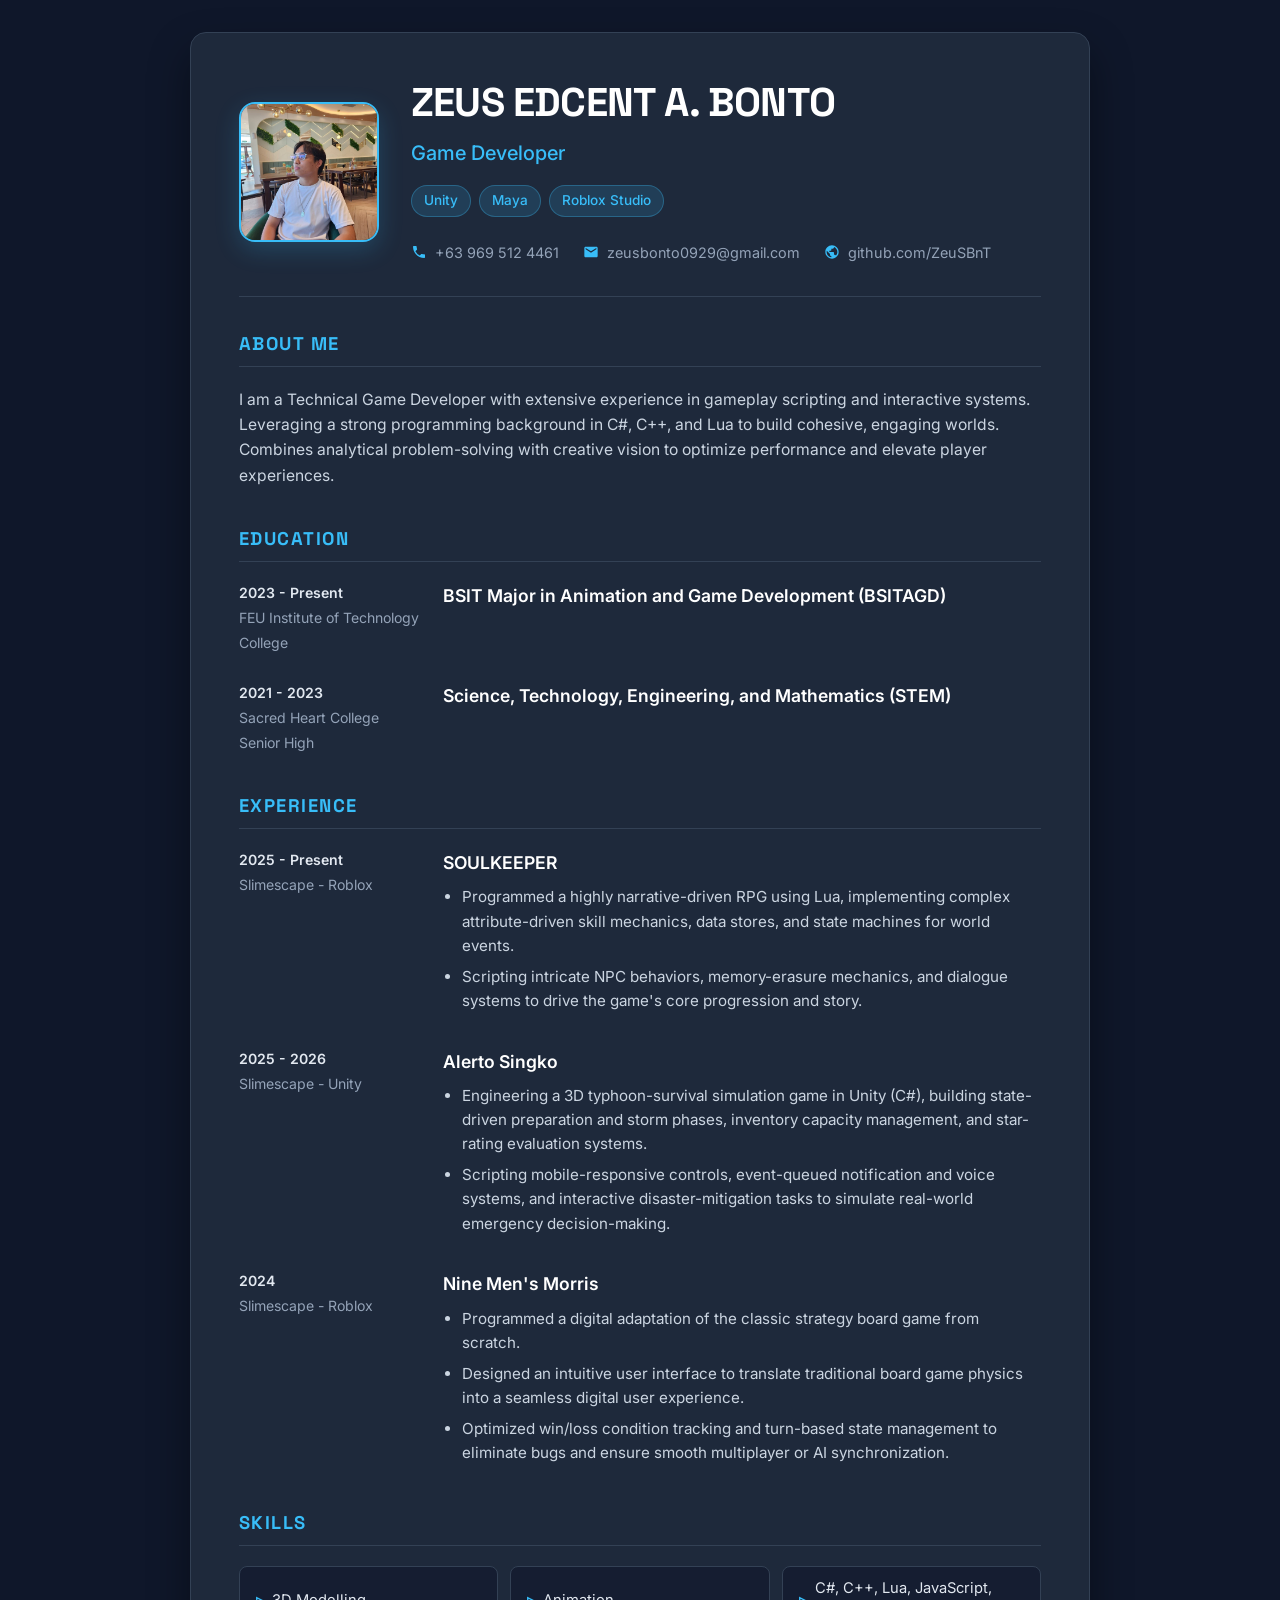
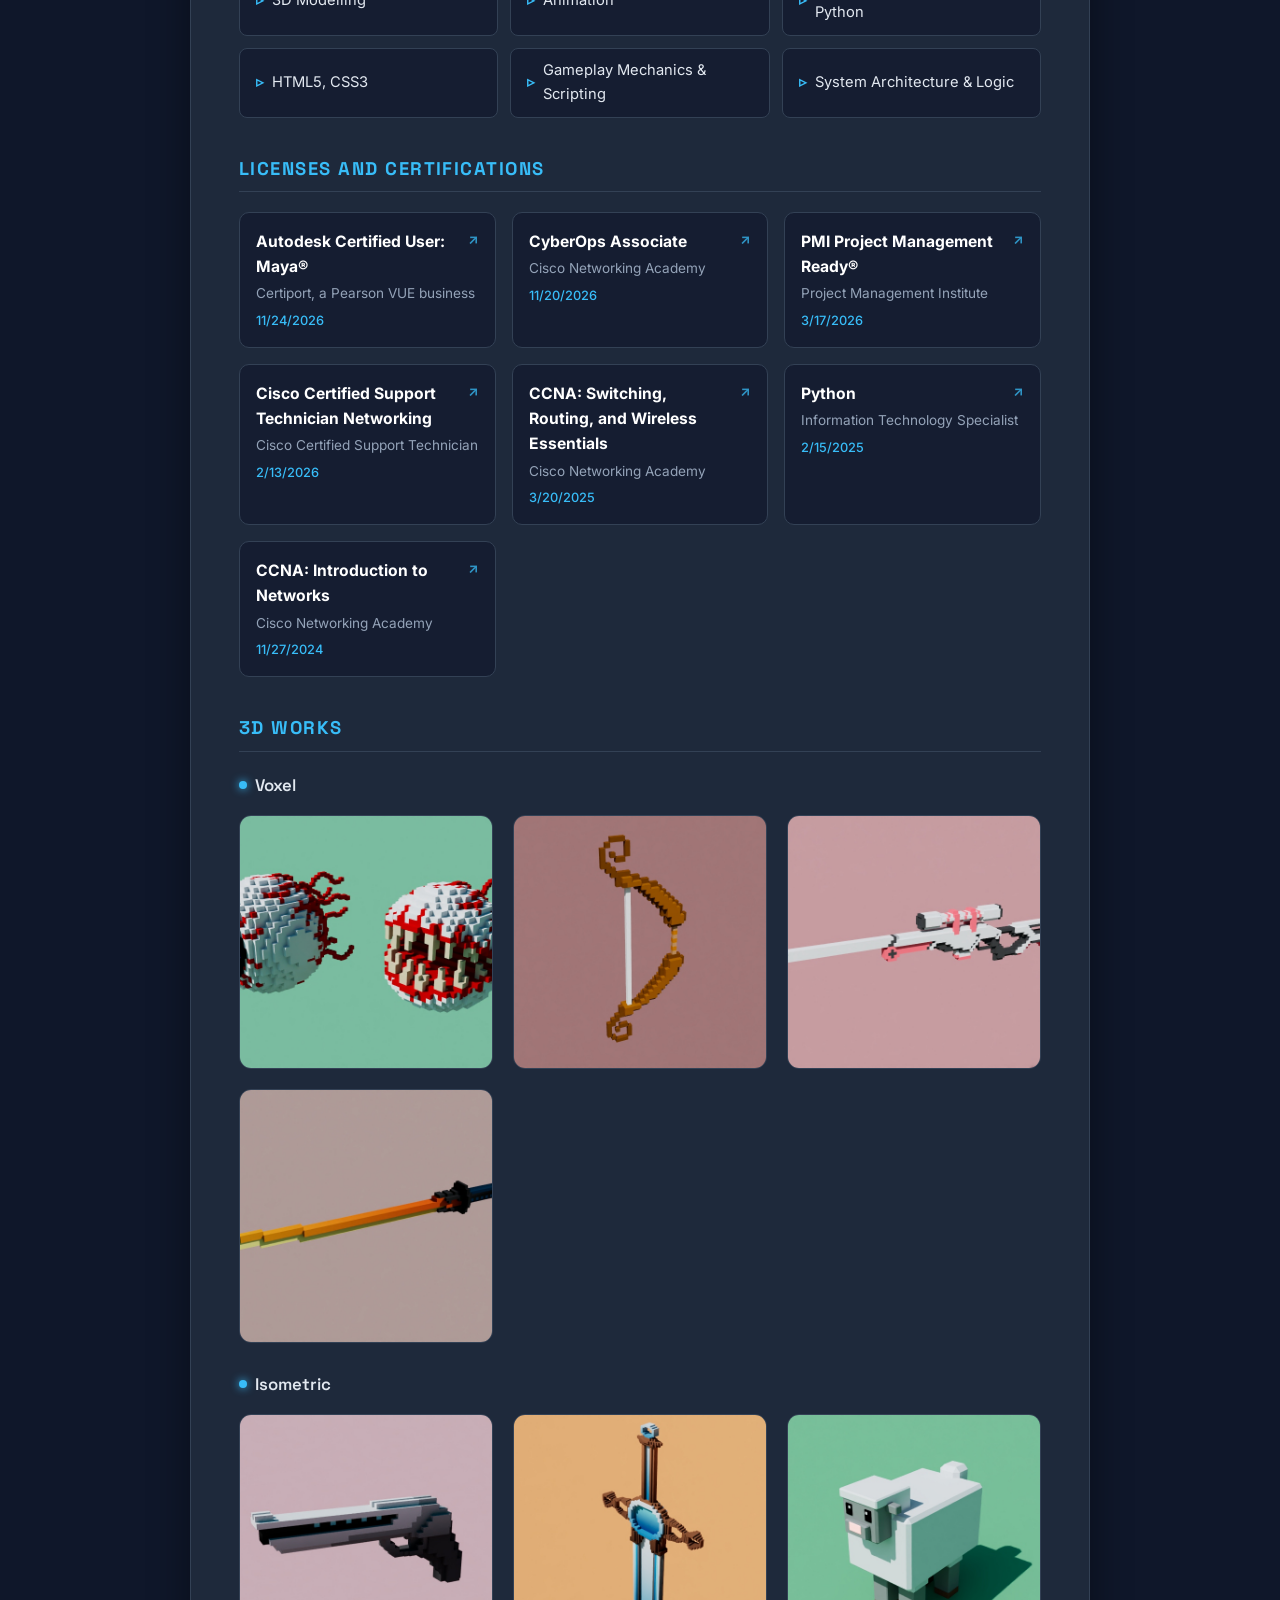
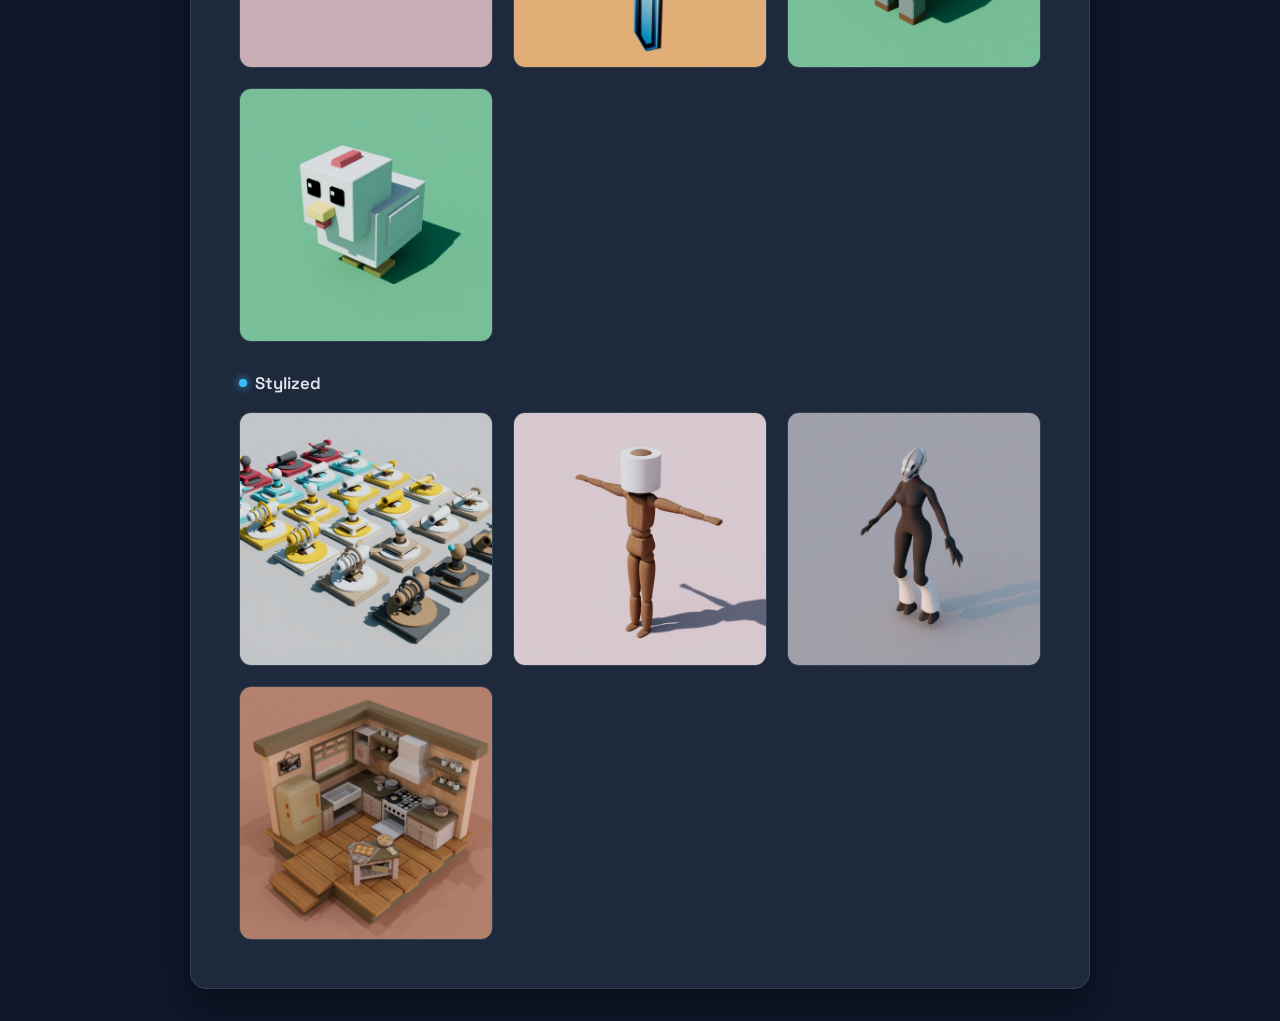
==== commit 919dbfc2: "Feat: Added Portfolio Interactivity" ====
--- a/index.html
+++ b/index.html
@@ -8,6 +8,7 @@
     <link rel="preconnect" href="https://fonts.gstatic.com" crossorigin>
     <link href="https://fonts.googleapis.com/css2?family=Inter:wght@400;500;600&family=Space+Grotesk:wght@600;700&display=swap" rel="stylesheet">
     <link rel="stylesheet" href="style.css">
+    <script src="script.js" defer></script>
 </head>
 <body>
 
@@ -183,35 +184,35 @@
         <!-- 3D WORKS -->
         <section>
             <h2>3D Works</h2>
+
+            <!-- VOXEL SUBSECTION -->
+            <h3 class="works-category">Voxel</h3>
             <div class="works-grid">
-                <!-- Work 1 -->
-                <div class="work-card">
-                    <img src="Images/Works/W1.jpg" alt="3D Work 1" loading="lazy">
+                <div class="work-card">
+                    <img src="Images/Works/W1.jpg" alt="Work Title 01" loading="lazy">
                     <div class="work-overlay">
                         <h3>Work Title 01</h3>
                         <p>Brief description of the 3D model, environment, or asset design.</p>
                         <div class="work-tags">
-                            <span class="work-tag">Maya</span>
-                            <span class="work-tag">Substance Painter</span>
-                        </div>
-                    </div>
-                </div>
-
-                <!-- Work 2 -->
-                <div class="work-card">
-                    <img src="Images/Works/W2.jpg" alt="3D Work 2" loading="lazy">
+                            <span class="work-tag">MagicaVoxel</span>
+                            <span class="work-tag">Maya</span>
+                        </div>
+                    </div>
+                </div>
+
+                <div class="work-card">
+                    <img src="Images/Works/W2.jpg" alt="Work Title 02" loading="lazy">
                     <div class="work-overlay">
                         <h3>Work Title 02</h3>
                         <p>Brief description of the 3D model, environment, or asset design.</p>
                         <div class="work-tags">
-                            <span class="work-tag">Maya</span>
-                        </div>
-                    </div>
-                </div>
-
-                <!-- Work 3 -->
-                <div class="work-card">
-                    <img src="Images/Works/W3.jpg" alt="3D Work 3" loading="lazy">
+                            <span class="work-tag">MagicaVoxel</span>
+                        </div>
+                    </div>
+                </div>
+
+                <div class="work-card">
+                    <img src="Images/Works/W3.jpg" alt="Work Title 03" loading="lazy">
                     <div class="work-overlay">
                         <h3>Work Title 03</h3>
                         <p>Brief description of the 3D model, environment, or asset design.</p>
@@ -221,9 +222,8 @@
                     </div>
                 </div>
 
-                <!-- Work 4 -->
-                <div class="work-card">
-                    <img src="Images/Works/W4.jpg" alt="3D Work 4" loading="lazy">
+                <div class="work-card">
+                    <img src="Images/Works/W4.jpg" alt="Work Title 04" loading="lazy">
                     <div class="work-overlay">
                         <h3>Work Title 04</h3>
                         <p>Brief description of the 3D model, environment, or asset design.</p>
@@ -232,10 +232,13 @@
                         </div>
                     </div>
                 </div>
-
-                <!-- Work 5 -->
-                <div class="work-card">
-                    <img src="Images/Works/W5.jpg" alt="3D Work 5" loading="lazy">
+            </div>
+
+            <!-- ISOMETRIC SUBSECTION -->
+            <h3 class="works-category">Isometric</h3>
+            <div class="works-grid">
+                <div class="work-card">
+                    <img src="Images/Works/W5.jpg" alt="Work Title 05" loading="lazy">
                     <div class="work-overlay">
                         <h3>Work Title 05</h3>
                         <p>Brief description of the 3D model, environment, or asset design.</p>
@@ -245,9 +248,8 @@
                     </div>
                 </div>
 
-                <!-- Work 6 -->
-                <div class="work-card">
-                    <img src="Images/Works/W6.jpg" alt="3D Work 6" loading="lazy">
+                <div class="work-card">
+                    <img src="Images/Works/W6.jpg" alt="Work Title 06" loading="lazy">
                     <div class="work-overlay">
                         <h3>Work Title 06</h3>
                         <p>Brief description of the 3D model, environment, or asset design.</p>
@@ -257,9 +259,8 @@
                     </div>
                 </div>
 
-                <!-- Work 7 -->
-                <div class="work-card">
-                    <img src="Images/Works/W7.jpg" alt="3D Work 7" loading="lazy">
+                <div class="work-card">
+                    <img src="Images/Works/W7.jpg" alt="Work Title 07" loading="lazy">
                     <div class="work-overlay">
                         <h3>Work Title 07</h3>
                         <p>Brief description of the 3D model, environment, or asset design.</p>
@@ -269,9 +270,8 @@
                     </div>
                 </div>
 
-                <!-- Work 8 -->
-                <div class="work-card">
-                    <img src="Images/Works/W8.jpg" alt="3D Work 8" loading="lazy">
+                <div class="work-card">
+                    <img src="Images/Works/W8.jpg" alt="Work Title 08" loading="lazy">
                     <div class="work-overlay">
                         <h3>Work Title 08</h3>
                         <p>Brief description of the 3D model, environment, or asset design.</p>
@@ -280,10 +280,13 @@
                         </div>
                     </div>
                 </div>
-
-                <!-- Work 9 -->
-                <div class="work-card">
-                    <img src="Images/Works/W9.jpg" alt="3D Work 9" loading="lazy">
+            </div>
+
+            <!-- STYLIZED SUBSECTION -->
+            <h3 class="works-category">Stylized</h3>
+            <div class="works-grid">
+                <div class="work-card">
+                    <img src="Images/Works/W9.jpg" alt="Work Title 09" loading="lazy">
                     <div class="work-overlay">
                         <h3>Work Title 09</h3>
                         <p>Brief description of the 3D model, environment, or asset design.</p>
@@ -293,9 +296,8 @@
                     </div>
                 </div>
 
-                <!-- Work 10 -->
-                <div class="work-card">
-                    <img src="Images/Works/W10.jpg" alt="3D Work 10" loading="lazy">
+                <div class="work-card">
+                    <img src="Images/Works/W10.jpg" alt="Work Title 10" loading="lazy">
                     <div class="work-overlay">
                         <h3>Work Title 10</h3>
                         <p>Brief description of the 3D model, environment, or asset design.</p>
@@ -305,9 +307,8 @@
                     </div>
                 </div>
 
-                <!-- Work 11 -->
-                <div class="work-card">
-                    <img src="Images/Works/W11.jpg" alt="3D Work 11" loading="lazy">
+                <div class="work-card">
+                    <img src="Images/Works/W11.jpg" alt="Work Title 11" loading="lazy">
                     <div class="work-overlay">
                         <h3>Work Title 11</h3>
                         <p>Brief description of the 3D model, environment, or asset design.</p>
@@ -317,9 +318,8 @@
                     </div>
                 </div>
 
-                <!-- Work 12 -->
-                <div class="work-card">
-                    <img src="Images/Works/W12.jpg" alt="3D Work 12" loading="lazy">
+                <div class="work-card">
+                    <img src="Images/Works/W12.jpg" alt="Work Title 12" loading="lazy">
                     <div class="work-overlay">
                         <h3>Work Title 12</h3>
                         <p>Brief description of the 3D model, environment, or asset design.</p>
@@ -332,5 +332,17 @@
         </section>
     </main>
 
+    <!-- IMAGE LIGHTBOX MODAL -->
+    <div id="lightboxModal" class="lightbox">
+        <button class="lightbox-close" aria-label="Close preview">&times;</button>
+        <div class="lightbox-content" onclick="event.stopPropagation()">
+            <img id="lightboxImg" src="" alt="Full 3D Render">
+            <div class="lightbox-caption">
+                <h3 id="lightboxTitle"></h3>
+                <p id="lightboxDesc"></p>
+                <div id="lightboxTags" class="work-tags"></div>
+            </div>
+        </div>
+    </div>
 </body>
 </html>
--- a/style.css
+++ b/style.css
@@ -364,6 +364,113 @@
     font-weight: 500;
 }
 
+/* 3D Works Category Subheadings */
+.works-category {
+    font-family: 'Space Grotesk', sans-serif;
+    font-size: 1.05rem;
+    font-weight: 600;
+    color: #e2e8f0;
+    margin-top: 1.75rem;
+    margin-bottom: 1rem;
+    display: flex;
+    align-items: center;
+    gap: 0.5rem;
+}
+
+.works-category:first-of-type {
+    margin-top: 0.5rem;
+}
+
+.works-category::before {
+    content: "";
+    width: 8px;
+    height: 8px;
+    border-radius: 50%;
+    background: var(--accent);
+    box-shadow: 0 0 8px var(--accent);
+}
+
+/* Lightbox Modal */
+.lightbox {
+    position: fixed;
+    inset: 0;
+    z-index: 1000;
+    background: rgba(9, 13, 24, 0.92);
+    backdrop-filter: blur(8px);
+    display: flex;
+    align-items: center;
+    justify-content: center;
+    padding: 2rem 1rem;
+    opacity: 0;
+    pointer-events: none;
+    transition: opacity 0.25s ease;
+}
+
+.lightbox.active {
+    opacity: 1;
+    pointer-events: auto;
+}
+
+.lightbox-close {
+    position: fixed;
+    top: 1.25rem;
+    right: 1.75rem;
+    background: none;
+    border: none;
+    color: #f8fafc;
+    font-size: 2.5rem;
+    line-height: 1;
+    cursor: pointer;
+    transition: color 0.2s ease, transform 0.2s ease;
+}
+
+.lightbox-close:hover {
+    color: var(--accent);
+    transform: scale(1.1);
+}
+
+.lightbox-content {
+    max-width: 820px;
+    width: 100%;
+    background: var(--bg-card);
+    border: 1px solid var(--border);
+    border-radius: 16px;
+    overflow: hidden;
+    box-shadow: 0 25px 50px rgba(0, 0, 0, 0.7);
+    transform: scale(0.95);
+    transition: transform 0.25s cubic-bezier(0.22, 1, 0.36, 1);
+}
+
+.lightbox.active .lightbox-content {
+    transform: scale(1);
+}
+
+.lightbox-content img {
+    width: 100%;
+    max-height: 70vh;
+    object-fit: contain;
+    background: #090d16;
+    display: block;
+}
+
+.lightbox-caption {
+    padding: 1.25rem 1.5rem;
+    border-top: 1px solid var(--border);
+}
+
+.lightbox-caption h3 {
+    font-family: 'Space Grotesk', sans-serif;
+    font-size: 1.2rem;
+    color: #ffffff;
+    margin-bottom: 0.35rem;
+}
+
+.lightbox-caption p {
+    font-size: 0.92rem;
+    color: #cbd5e1;
+    margin-bottom: 0.75rem;
+}
+
 /* Responsive */
 @media (max-width: 680px) {
     .container {
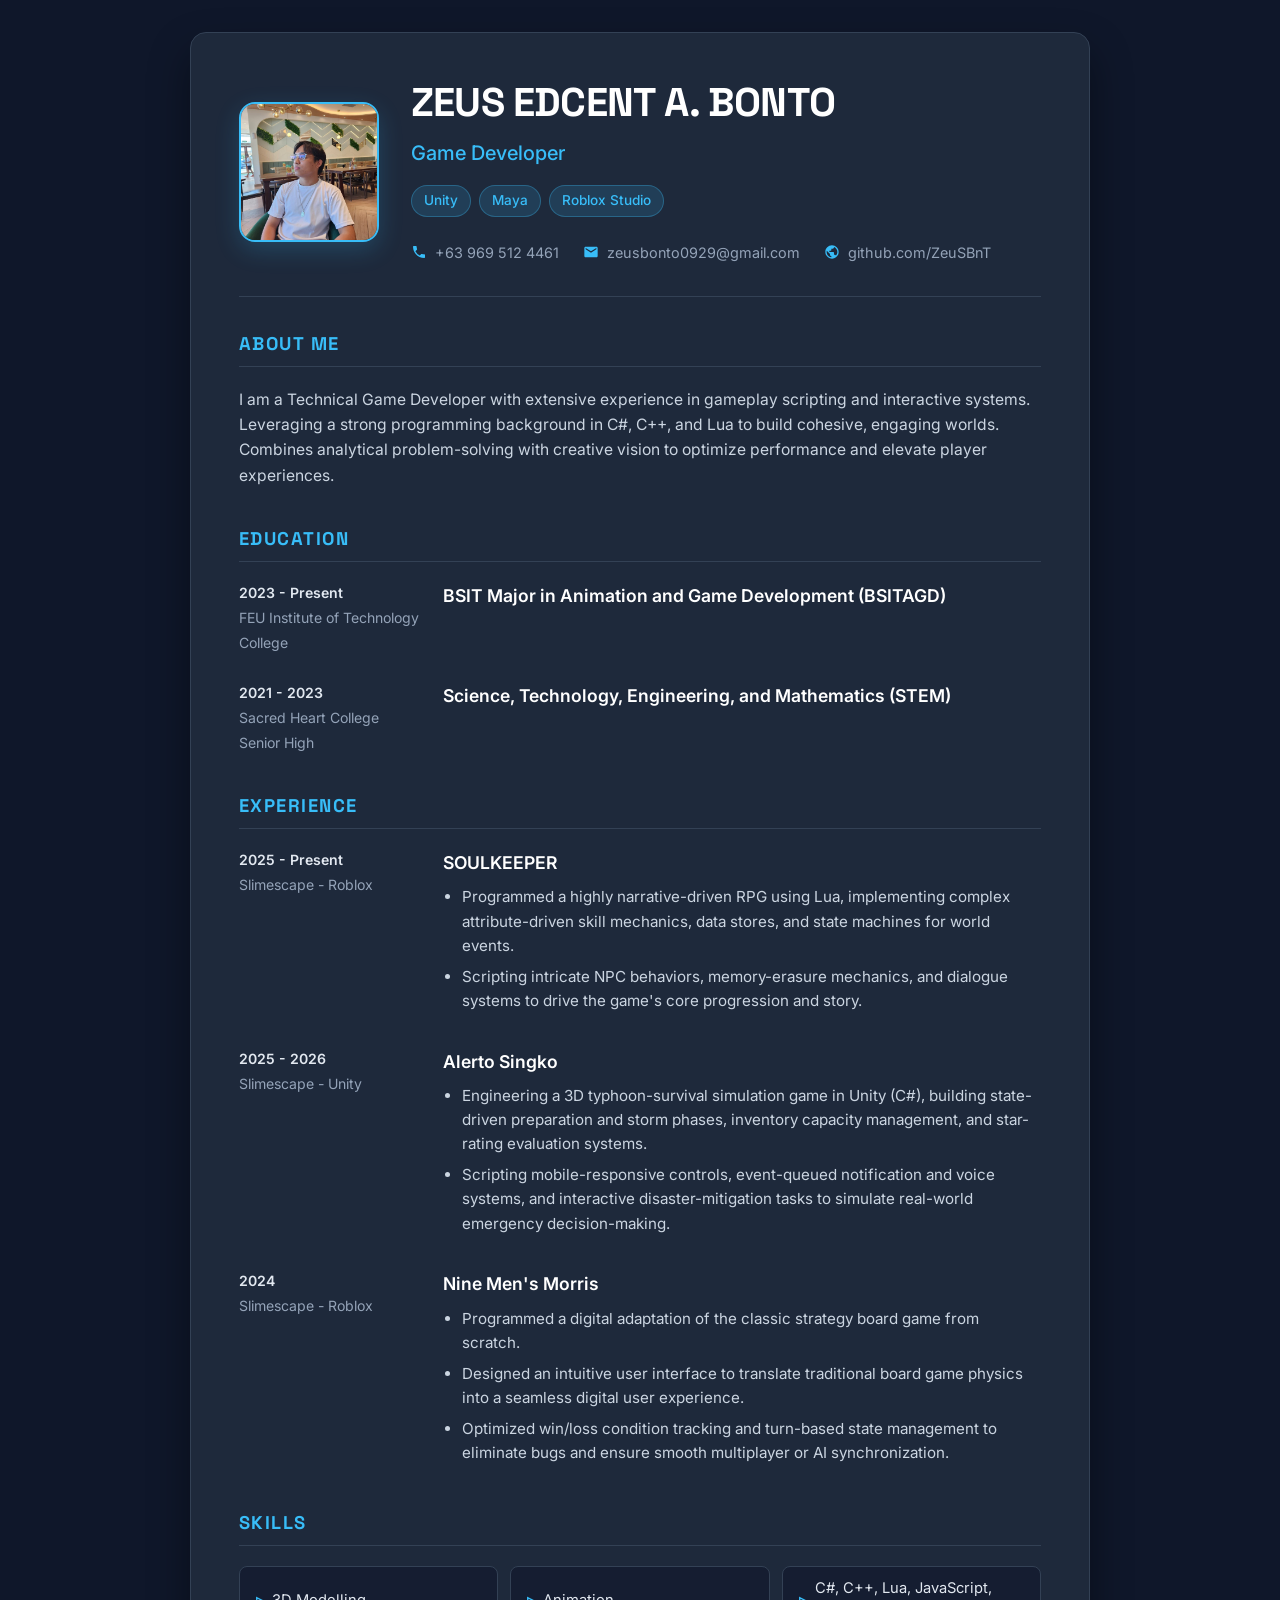
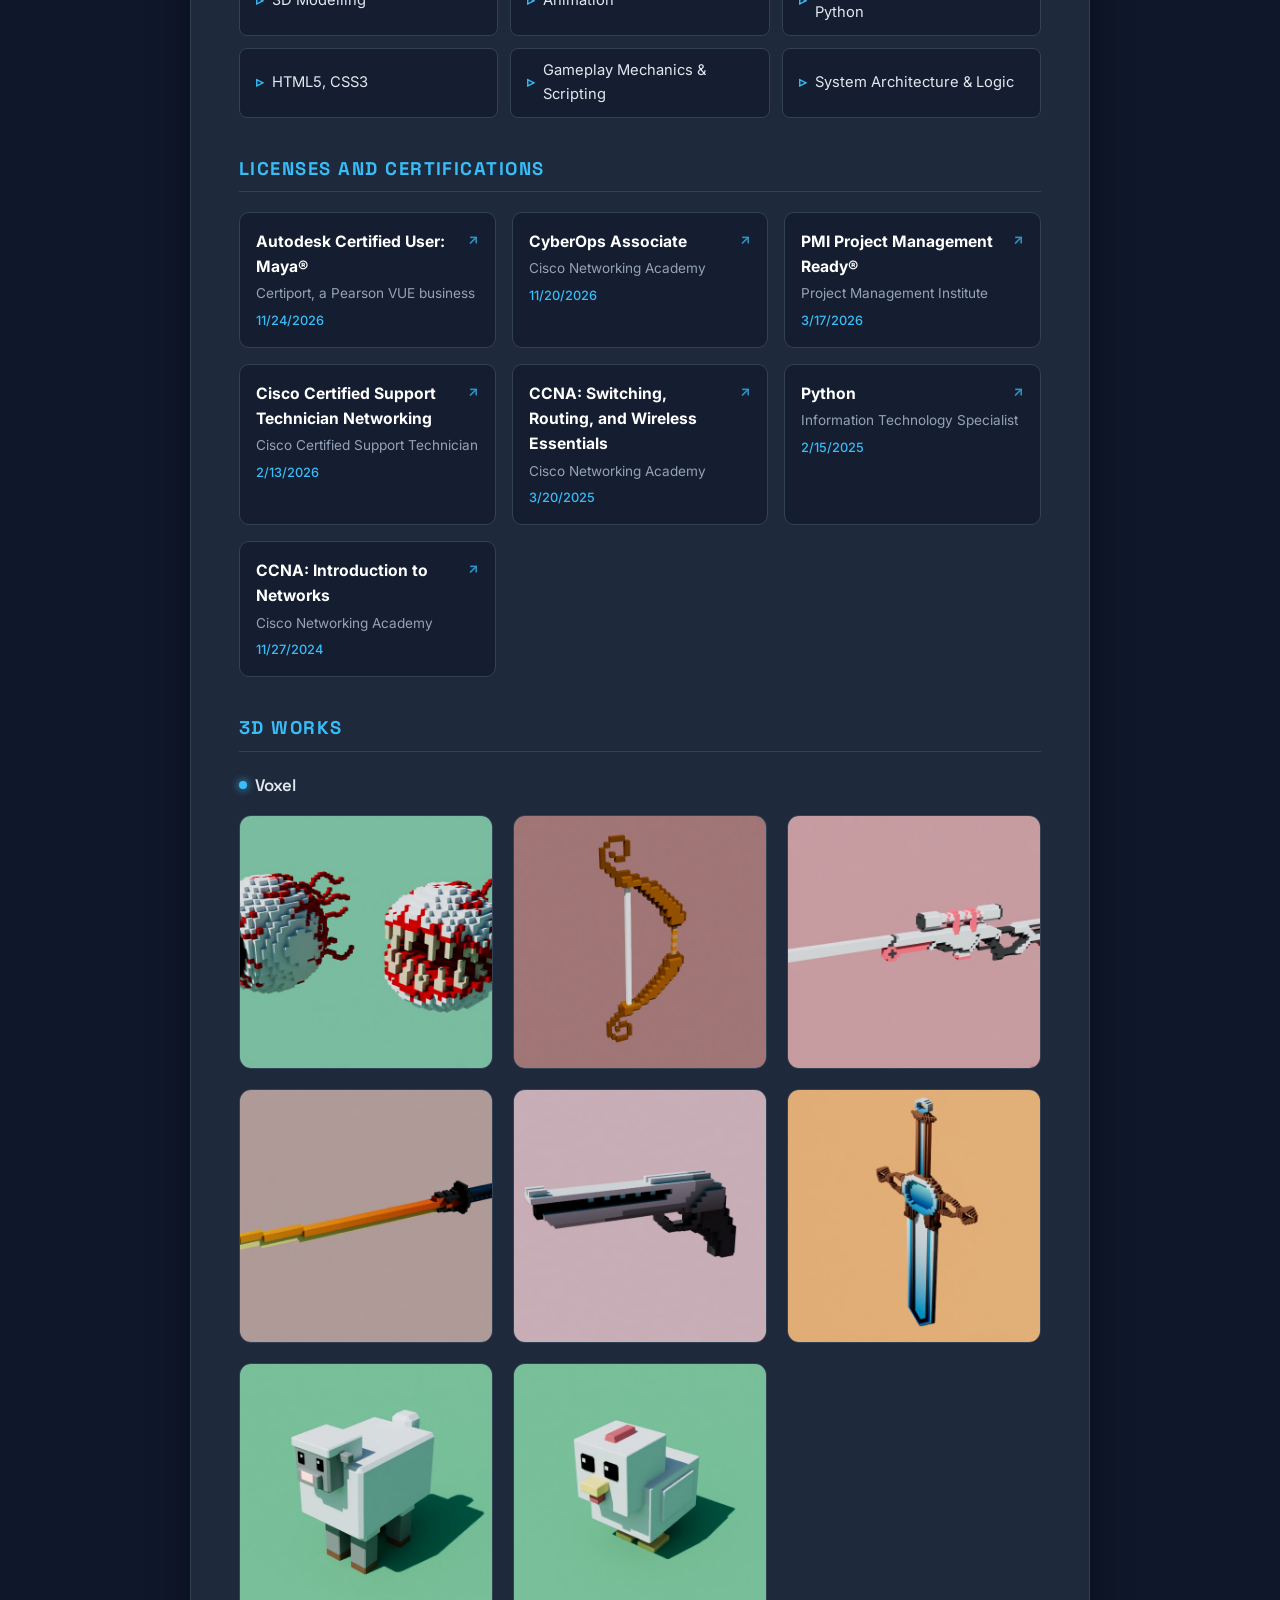
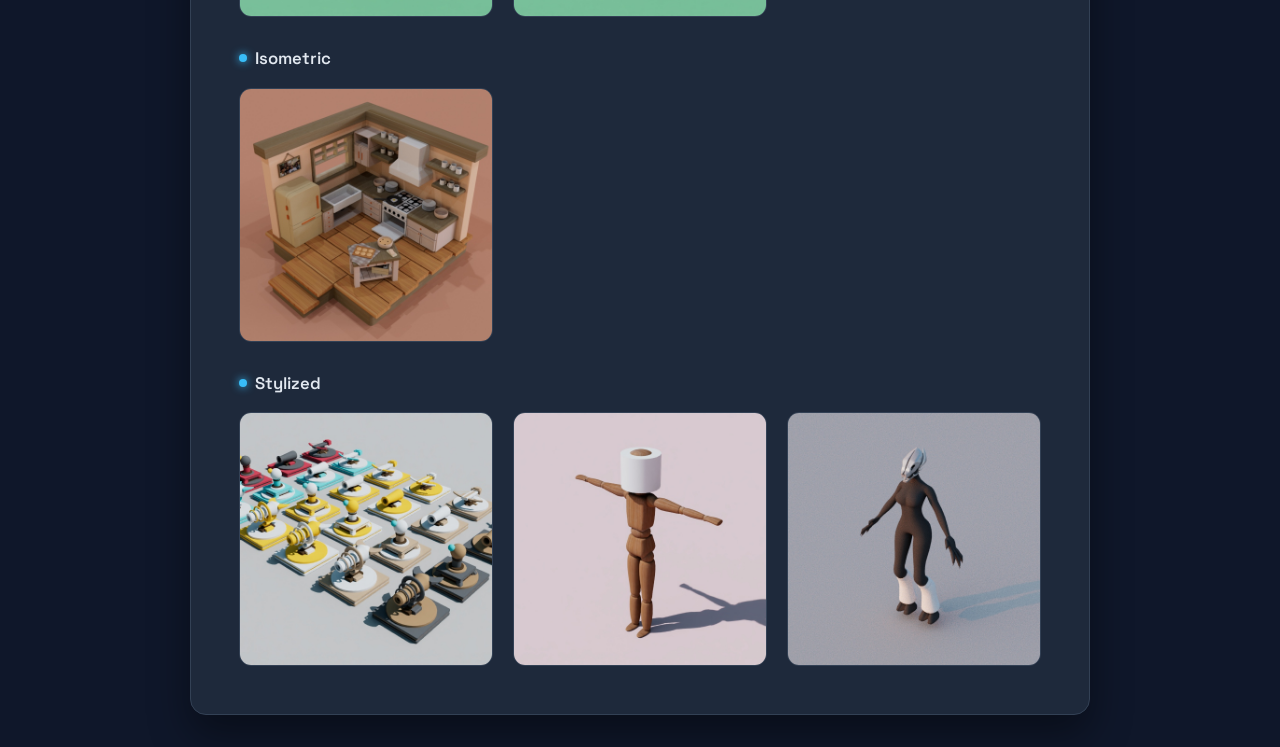
==== commit 3cb41a9f: "Feat: Updated Portfolio Information" ====
--- a/index.html
+++ b/index.html
@@ -189,44 +189,87 @@
             <h3 class="works-category">Voxel</h3>
             <div class="works-grid">
                 <div class="work-card">
-                    <img src="Images/Works/W1.jpg" alt="Work Title 01" loading="lazy">
-                    <div class="work-overlay">
-                        <h3>Work Title 01</h3>
-                        <p>Brief description of the 3D model, environment, or asset design.</p>
-                        <div class="work-tags">
-                            <span class="work-tag">MagicaVoxel</span>
-                            <span class="work-tag">Maya</span>
-                        </div>
-                    </div>
-                </div>
-
-                <div class="work-card">
-                    <img src="Images/Works/W2.jpg" alt="Work Title 02" loading="lazy">
-                    <div class="work-overlay">
-                        <h3>Work Title 02</h3>
-                        <p>Brief description of the 3D model, environment, or asset design.</p>
-                        <div class="work-tags">
-                            <span class="work-tag">MagicaVoxel</span>
-                        </div>
-                    </div>
-                </div>
-
-                <div class="work-card">
-                    <img src="Images/Works/W3.jpg" alt="Work Title 03" loading="lazy">
-                    <div class="work-overlay">
-                        <h3>Work Title 03</h3>
-                        <p>Brief description of the 3D model, environment, or asset design.</p>
-                        <div class="work-tags">
-                            <span class="work-tag">Maya</span>
-                        </div>
-                    </div>
-                </div>
-
-                <div class="work-card">
-                    <img src="Images/Works/W4.jpg" alt="Work Title 04" loading="lazy">
-                    <div class="work-overlay">
-                        <h3>Work Title 04</h3>
-                        <p>Brief description of the 3D model, environment, or asset design.</p>
+                    <img src="Images/Works/W1.jpg" alt="Eye of Cthulhu" loading="lazy">
+                    <div class="work-overlay">
+                        <h3>Eye of Cthulhu</h3>
+                        <p>Voxel recreation of the iconic Terraria boss, capturing its organic silhouette, tendrils, and second-phase details in a blocky aesthetic.</p>
+                        <div class="work-tags">
+                            <span class="work-tag">Maya</span>
+                        </div>
+                    </div>
+                </div>
+
+                <div class="work-card">
+                    <img src="Images/Works/W2.jpg" alt="Wooden Bow" loading="lazy">
+                    <div class="work-overlay">
+                        <h3>Wooden Bow</h3>
+                        <p>Game-ready voxel ranged weapon asset featuring a curved timber limb silhouette and clean, readable proportions.</p>
+                        <div class="work-tags">
+                            <span class="work-tag">Maya</span>
+                        </div>
+                    </div>
+                </div>
+
+                <div class="work-card">
+                    <img src="Images/Works/W3.jpg" alt="Custom Pink Sniper Rifle" loading="lazy">
+                    <div class="work-overlay">
+                        <h3>Custom Sniper Rifle</h3>
+                        <p>Stylized voxel long-range firearm modeled with a distinct barrel, scope assembly, and vibrant pink colorway.</p>
+                        <div class="work-tags">
+                            <span class="work-tag">Maya</span>
+                        </div>
+                    </div>
+                </div>
+
+                <div class="work-card">
+                    <img src="Images/Works/W4.jpg" alt="Thermal Katana" loading="lazy">
+                    <div class="work-overlay">
+                        <h3>Thermal Katana</h3>
+                        <p>Voxel melee weapon concept blending traditional blade geometry with a heated, high-contrast edge motif.</p>
+                        <div class="work-tags">
+                            <span class="work-tag">Maya</span>
+                        </div>
+                    </div>
+                </div>
+
+                <div class="work-card">
+                    <img src="Images/Works/W5.jpg" alt="Desert Eagle Sidearm" loading="lazy">
+                    <div class="work-overlay">
+                        <h3>Heavy Sidearm (Deagle)</h3>
+                        <p>Compact voxel handgun asset built with crisp hard-surface blocking and recognizable slide proportions.</p>
+                        <div class="work-tags">
+                            <span class="work-tag">Maya</span>
+                        </div>
+                    </div>
+                </div>
+
+                <div class="work-card">
+                    <img src="Images/Works/W6.jpg" alt="Mana Sword" loading="lazy">
+                    <div class="work-overlay">
+                        <h3>Mana Sword</h3>
+                        <p>Fantasy voxel greatsword designed with glowing arcane accents, balanced hilt proportions, and sharp silhouette readability.</p>
+                        <div class="work-tags">
+                            <span class="work-tag">Maya</span>
+                        </div>
+                    </div>
+                </div>
+
+                <div class="work-card">
+                    <img src="Images/Works/W7.jpg" alt="Voxel Sheep" loading="lazy">
+                    <div class="work-overlay">
+                        <h3>Sheep</h3>
+                        <p>Charming voxel creature asset featuring layered wool geometry and simplified proportions suited for sandbox or RPG environments.</p>
+                        <div class="work-tags">
+                            <span class="work-tag">Maya</span>
+                        </div>
+                    </div>
+                </div>
+
+                <div class="work-card">
+                    <img src="Images/Works/W8.jpg" alt="Voxel Chicken" loading="lazy">
+                    <div class="work-overlay">
+                        <h3>Chicken</h3>
+                        <p>Lightweight voxel fauna model constructed with clean color blocking and distinct silhouette details for interactive game worlds.</p>
                         <div class="work-tags">
                             <span class="work-tag">Maya</span>
                         </div>
@@ -238,43 +281,10 @@
             <h3 class="works-category">Isometric</h3>
             <div class="works-grid">
                 <div class="work-card">
-                    <img src="Images/Works/W5.jpg" alt="Work Title 05" loading="lazy">
-                    <div class="work-overlay">
-                        <h3>Work Title 05</h3>
-                        <p>Brief description of the 3D model, environment, or asset design.</p>
-                        <div class="work-tags">
-                            <span class="work-tag">Maya</span>
-                        </div>
-                    </div>
-                </div>
-
-                <div class="work-card">
-                    <img src="Images/Works/W6.jpg" alt="Work Title 06" loading="lazy">
-                    <div class="work-overlay">
-                        <h3>Work Title 06</h3>
-                        <p>Brief description of the 3D model, environment, or asset design.</p>
-                        <div class="work-tags">
-                            <span class="work-tag">Maya</span>
-                        </div>
-                    </div>
-                </div>
-
-                <div class="work-card">
-                    <img src="Images/Works/W7.jpg" alt="Work Title 07" loading="lazy">
-                    <div class="work-overlay">
-                        <h3>Work Title 07</h3>
-                        <p>Brief description of the 3D model, environment, or asset design.</p>
-                        <div class="work-tags">
-                            <span class="work-tag">Maya</span>
-                        </div>
-                    </div>
-                </div>
-
-                <div class="work-card">
-                    <img src="Images/Works/W8.jpg" alt="Work Title 08" loading="lazy">
-                    <div class="work-overlay">
-                        <h3>Work Title 08</h3>
-                        <p>Brief description of the 3D model, environment, or asset design.</p>
+                    <img src="Images/Works/W12.jpg" alt="Cozy Isometric Kitchen" loading="lazy">
+                    <div class="work-overlay">
+                        <h3>Cozy Kitchen</h3>
+                        <p>Low-poly isometric interior diorama crafted with warm lighting, modular cabinetry, and detailed kitchen props to establish a cozy atmosphere.</p>
                         <div class="work-tags">
                             <span class="work-tag">Maya</span>
                         </div>
@@ -286,43 +296,32 @@
             <h3 class="works-category">Stylized</h3>
             <div class="works-grid">
                 <div class="work-card">
-                    <img src="Images/Works/W9.jpg" alt="Work Title 09" loading="lazy">
-                    <div class="work-overlay">
-                        <h3>Work Title 09</h3>
-                        <p>Brief description of the 3D model, environment, or asset design.</p>
-                        <div class="work-tags">
-                            <span class="work-tag">Maya</span>
-                        </div>
-                    </div>
-                </div>
-
-                <div class="work-card">
-                    <img src="Images/Works/W10.jpg" alt="Work Title 10" loading="lazy">
-                    <div class="work-overlay">
-                        <h3>Work Title 10</h3>
-                        <p>Brief description of the 3D model, environment, or asset design.</p>
-                        <div class="work-tags">
-                            <span class="work-tag">Maya</span>
-                        </div>
-                    </div>
-                </div>
-
-                <div class="work-card">
-                    <img src="Images/Works/W11.jpg" alt="Work Title 11" loading="lazy">
-                    <div class="work-overlay">
-                        <h3>Work Title 11</h3>
-                        <p>Brief description of the 3D model, environment, or asset design.</p>
-                        <div class="work-tags">
-                            <span class="work-tag">Maya</span>
-                        </div>
-                    </div>
-                </div>
-
-                <div class="work-card">
-                    <img src="Images/Works/W12.jpg" alt="Work Title 12" loading="lazy">
-                    <div class="work-overlay">
-                        <h3>Work Title 12</h3>
-                        <p>Brief description of the 3D model, environment, or asset design.</p>
+                    <img src="Images/Works/W9.jpg" alt="Tower Defense Turrets" loading="lazy">
+                    <div class="work-overlay">
+                        <h3>Tower Defense Turrets</h3>
+                        <p>Modular set of stylized defensive turrets, each sculpted with a distinct silhouette and mechanical form to visually telegraph unique attack patterns.</p>
+                        <div class="work-tags">
+                            <span class="work-tag">Maya</span>
+                        </div>
+                    </div>
+                </div>
+
+                <div class="work-card">
+                    <img src="Images/Works/W10.jpg" alt="Lampman Character Model" loading="lazy">
+                    <div class="work-overlay">
+                        <h3>Lampman</h3>
+                        <p>Stylized humanoid character model featuring a vintage lamp head design, clean topology, and expressive proportions.</p>
+                        <div class="work-tags">
+                            <span class="work-tag">Maya</span>
+                        </div>
+                    </div>
+                </div>
+
+                <div class="work-card">
+                    <img src="Images/Works/W11.jpg" alt="Stylized Female Wendigo" loading="lazy">
+                    <div class="work-overlay">
+                        <h3>Wendigo</h3>
+                        <p>Stylized folklore creature character model blending organic anatomy, antler silhouettes, and dark fantasy visual storytelling.</p>
                         <div class="work-tags">
                             <span class="work-tag">Maya</span>
                         </div>
